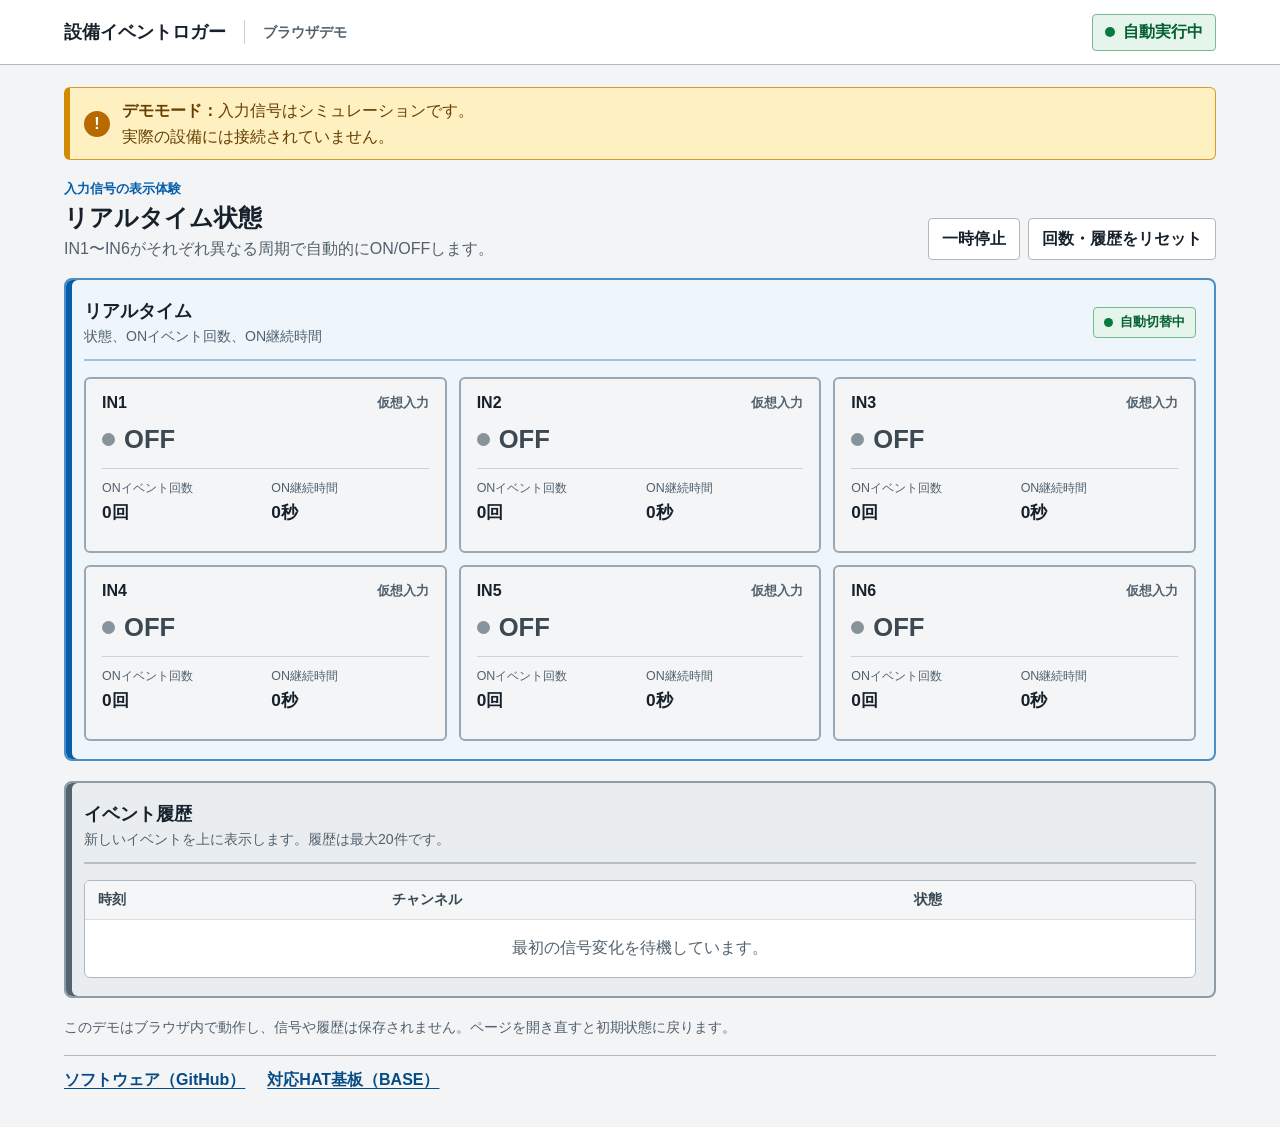
==== docs/demo/index.html @ e51230ea "Add GitHub Pages input demo" ====
<!doctype html>
<html lang="ja">
  <head>
    <meta charset="UTF-8">
    <meta name="viewport" content="width=device-width, initial-scale=1.0">
    <meta name="theme-color" content="#f2f4f6">
    <meta name="description" content="設備イベントロガーの仮想入力信号を操作感とともに確認できるブラウザデモです。">
    <title>入力状態デモ | 24V Event Logger</title>
    <link rel="stylesheet" href="./style.css">
    <script defer src="./app.js"></script>
  </head>
  <body>
    <header class="app-header">
      <div class="header-main">
        <a class="product-name" href="../">設備イベントロガー</a>
        <span class="demo-label">ブラウザデモ</span>
        <div class="header-right">
          <div class="live-badge" id="simulation-badge" role="status" aria-live="polite">
            <span class="pulse-dot" aria-hidden="true"></span>
            <span id="simulation-status">自動実行中</span>
          </div>
        </div>
      </div>
    </header>

    <main class="main-content">
      <div class="banner" role="note">
        <span class="banner-icon" aria-hidden="true">!</span>
        <p><strong>デモモード：</strong>入力信号はシミュレーションです。<br>実際の設備には接続されていません。</p>
      </div>

      <div class="page-heading">
        <div>
          <p class="eyebrow">入力信号の表示体験</p>
          <h1>リアルタイム状態</h1>
          <p>IN1〜IN6がそれぞれ異なる周期で自動的にON/OFFします。</p>
        </div>
        <div class="controls" aria-label="シミュレーション操作">
          <button class="secondary-button" id="pause-toggle" type="button" aria-pressed="false">一時停止</button>
          <button class="secondary-button" id="reset-demo" type="button">回数・履歴をリセット</button>
        </div>
      </div>

      <section class="dashboard-zone dashboard-zone--realtime" aria-labelledby="realtime-heading">
        <div class="section-heading">
          <div>
            <h2 id="realtime-heading">リアルタイム</h2>
            <p>状態、ONイベント回数、ON継続時間</p>
          </div>
          <span class="realtime-label" id="realtime-status">自動切替中</span>
        </div>
        <div class="channel-grid" id="channel-grid" role="list" aria-label="IN1からIN6の現在状態"></div>
      </section>

      <section class="dashboard-zone dashboard-zone--history" aria-labelledby="history-heading">
        <div class="history-heading">
          <div>
            <h2 id="history-heading">イベント履歴</h2>
            <p>新しいイベントを上に表示します。履歴は最大20件です。</p>
          </div>
        </div>
        <div class="table-scroll">
          <table>
            <thead>
              <tr>
                <th scope="col">時刻</th>
                <th scope="col">チャンネル</th>
                <th scope="col">状態</th>
              </tr>
            </thead>
            <tbody id="event-history">
              <tr class="empty-row"><td colspan="3">最初の信号変化を待機しています。</td></tr>
            </tbody>
          </table>
        </div>
      </section>

      <p class="demo-note">このデモはブラウザ内で動作し、信号や履歴は保存されません。ページを開き直すと初期状態に戻ります。</p>

      <footer class="site-footer" aria-label="関連リンク">
        <a href="https://github.com/raspikoubou/24v-event-logger-oss" target="_blank" rel="noopener noreferrer">ソフトウェア（GitHub）</a>
        <a href="https://raspikoubou.theshop.jp/items/92486466" target="_blank" rel="noopener noreferrer">対応HAT基板（BASE）</a>
      </footer>
    </main>
  </body>
</html>
---- docs/demo/style.css ----
:root {
  color-scheme: light;
  --bg: #f2f4f6;
  --surface: #ffffff;
  --surface-alt: #f7f8f9;
  --border: #cbd2d8;
  --border-dark: #aeb8c0;
  --text: #17212b;
  --muted: #52616d;
  --blue: #075ea8;
  --blue-dark: #064b85;
  --blue-soft: #e7f2fb;
  --green: #087a3e;
  --green-bg: #e5f5eb;
  --amber: #8a5700;
  --amber-bg: #fff2cf;
  --gray-bg: #e9edf0;
  --radius: 6px;
  font-family: -apple-system, BlinkMacSystemFont, "Segoe UI", "Noto Sans JP", "Hiragino Kaku Gothic ProN", Meiryo, sans-serif;
  font-size: 16px;
}

* { box-sizing: border-box; }
html { background: var(--bg); }
body { min-width: 320px; min-height: 100vh; margin: 0; color: var(--text); background: var(--bg); }
button { color: inherit; font: inherit; }

.app-header { background: var(--surface); border-bottom: 1px solid var(--border-dark); }
.header-main { display: flex; align-items: center; gap: 18px; max-width: 1200px; min-height: 64px; margin: 0 auto; padding: 8px 24px; }
.product-name { padding-right: 18px; border-right: 1px solid var(--border); color: var(--text); font-size: 1.1rem; font-weight: 800; text-decoration: none; white-space: nowrap; }
.demo-label { color: var(--muted); font-size: 0.9rem; font-weight: 700; }
.header-right { display: flex; align-items: center; gap: 16px; margin-left: auto; }
.live-badge { display: inline-flex; align-items: center; gap: 8px; padding: 7px 12px; border: 1px solid #78b993; border-radius: 4px; color: #045f31; background: var(--green-bg); font-weight: 700; white-space: nowrap; }
.live-badge.is-stopped { border-color: #d3ae61; color: var(--amber); background: var(--amber-bg); }
.pulse-dot { width: 10px; height: 10px; flex: none; border-radius: 50%; background: var(--green); }
.live-badge.is-stopped .pulse-dot { background: #d28700; }

.main-content { width: min(1200px, 100%); margin: 0 auto; padding: 22px 24px 36px; }
.banner { display: flex; align-items: center; gap: 12px; margin-bottom: 20px; padding: 10px 14px; border: 1px solid #d49b2d; border-left: 6px solid #d28a00; border-radius: var(--radius); color: #663e00; background: #fff0c2; }
.banner p { margin: 0; line-height: 1.6; }
.banner-icon { display: grid; place-items: center; width: 26px; height: 26px; flex: none; border-radius: 50%; color: #ffffff; background: #b66a00; font-weight: 900; }
.page-heading { display: flex; align-items: flex-end; justify-content: space-between; gap: 20px; margin: 0 0 18px; }
.page-heading h1 { margin: 0; font-size: 1.5rem; }
.page-heading p { margin: 5px 0 0; color: var(--muted); }
.page-heading .eyebrow { margin: 0 0 4px; color: var(--blue); font-size: 0.82rem; font-weight: 800; }
.controls { display: flex; flex-wrap: wrap; justify-content: flex-end; gap: 8px; }
.secondary-button { min-height: 42px; padding: 8px 13px; border: 1px solid var(--border-dark); border-radius: 4px; background: var(--surface); cursor: pointer; font-weight: 700; }
.secondary-button:hover { background: #eef3f7; }
.secondary-button:focus-visible, a:focus-visible { outline: 3px solid rgba(7, 94, 168, 0.35); outline-offset: 2px; }

.dashboard-zone { margin-bottom: 20px; padding: 18px; border: 2px solid; border-radius: 8px; }
.dashboard-zone--realtime { border-color: #4c8fc6; background: #eef6fc; box-shadow: inset 6px 0 0 var(--blue); }
.dashboard-zone--history { border-color: #8f9ca5; background: var(--gray-bg); box-shadow: inset 6px 0 0 #53636f; }
.section-heading, .history-heading { display: flex; align-items: center; justify-content: space-between; gap: 16px; margin-bottom: 16px; padding-bottom: 13px; border-bottom: 2px solid #9fc2dd; }
.history-heading { border-color: #b7c0c7; }
.section-heading h2, .history-heading h2 { margin: 0; font-size: 1.15rem; }
.section-heading p, .history-heading p { margin: 4px 0 0; color: var(--muted); font-size: 0.88rem; }
.realtime-label { display: inline-flex; align-items: center; gap: 7px; flex: none; padding: 6px 10px; border: 1px solid #78b993; border-radius: 4px; color: #045f31; background: var(--green-bg); font-size: 0.8rem; font-weight: 800; white-space: nowrap; }
.realtime-label::before { width: 9px; height: 9px; border-radius: 50%; background: var(--green); content: ""; }
.realtime-label.is-stopped { border-color: #d3ae61; color: var(--amber); background: var(--amber-bg); }
.realtime-label.is-stopped::before { background: #d28700; }
.channel-grid { display: grid; grid-template-columns: repeat(3, minmax(0, 1fr)); gap: 12px; }
.channel-card { min-width: 0; min-height: 176px; padding: 15px 16px; border: 2px solid var(--border); border-radius: var(--radius); background: var(--surface); }
.channel-card.is-on { border-color: #49a973; background: var(--green-bg); }
.channel-card.is-off { border-color: #99a8b2; background: #f3f5f6; }
.channel-title { display: flex; align-items: center; justify-content: space-between; gap: 10px; color: var(--muted); font-size: 0.8rem; font-weight: 800; }
.channel-name { color: var(--text); font-size: 1rem; }
.state-value { display: flex; align-items: center; gap: 9px; margin-top: 13px; font-size: 1.6rem; font-weight: 900; }
.state-indicator { width: 13px; height: 13px; flex: none; border-radius: 50%; background: #87939b; }
.channel-card.is-on .state-value { color: var(--green); }
.channel-card.is-on .state-indicator { background: var(--green); }
.channel-card.is-off .state-value { color: #3c4952; }
.card-metrics { display: grid; grid-template-columns: 1fr 1fr; gap: 12px; margin-top: 14px; padding-top: 11px; border-top: 1px solid var(--border); }
.metric-label { display: block; color: var(--muted); font-size: 0.78rem; }
.metric-value { display: block; margin-top: 3px; font-size: 1.08rem; font-weight: 800; font-variant-numeric: tabular-nums; }
.table-scroll { overflow-x: auto; border: 1px solid var(--border-dark); border-radius: var(--radius); background: var(--surface); }
table { width: 100%; border-collapse: collapse; text-align: left; }
th, td { padding: 10px 13px; border-bottom: 1px solid #d9dee2; }
th { color: #384853; background: #f4f6f7; font-size: 0.86rem; }
tbody tr:last-child td { border-bottom: 0; }
.empty-row td { padding: 18px 13px; color: var(--muted); text-align: center; }
.event-time { width: 34%; font-variant-numeric: tabular-nums; white-space: nowrap; }
.event-channel { width: 38%; font-weight: 800; }
.event-state { width: 28%; font-weight: 800; }
.event-state.is-on { color: var(--green); }
.event-state.is-off { color: #3c4952; }
.demo-note { margin: 2px 0 18px; color: var(--muted); font-size: 0.88rem; }
.site-footer { display: flex; flex-wrap: wrap; gap: 10px 22px; padding-top: 14px; border-top: 1px solid var(--border-dark); }
.site-footer a { color: var(--blue-dark); font-weight: 700; text-underline-offset: 3px; }

@media (max-width: 820px) {
  .channel-grid { grid-template-columns: repeat(2, minmax(0, 1fr)); }
  .page-heading { align-items: flex-start; flex-direction: column; }
  .controls { justify-content: flex-start; }
}

@media (max-width: 520px) {
  .header-main { flex-wrap: wrap; gap: 8px 12px; padding: 10px 16px; }
  .product-name { padding-right: 12px; font-size: 1rem; }
  .demo-label { font-size: 0.82rem; }
  .header-right { flex-basis: 100%; margin-left: 0; }
  .main-content { padding: 16px 14px 28px; }
  .banner { align-items: flex-start; padding: 10px; }
  .banner p { font-size: 0.9rem; }
  .page-heading { gap: 14px; }
  .page-heading h1 { font-size: 1.35rem; }
  .controls { width: 100%; }
  .controls button { flex: 1 1 auto; }
  .dashboard-zone { padding: 14px 12px; }
  .section-heading, .history-heading { align-items: flex-start; flex-direction: column; gap: 8px; }
  .channel-grid { grid-template-columns: 1fr; gap: 9px; }
  .channel-card { min-height: 154px; }
  th, td { padding: 9px 8px; }
  .event-time { width: 38%; }
  .event-channel { width: 34%; }
  .event-state { width: 28%; }
}
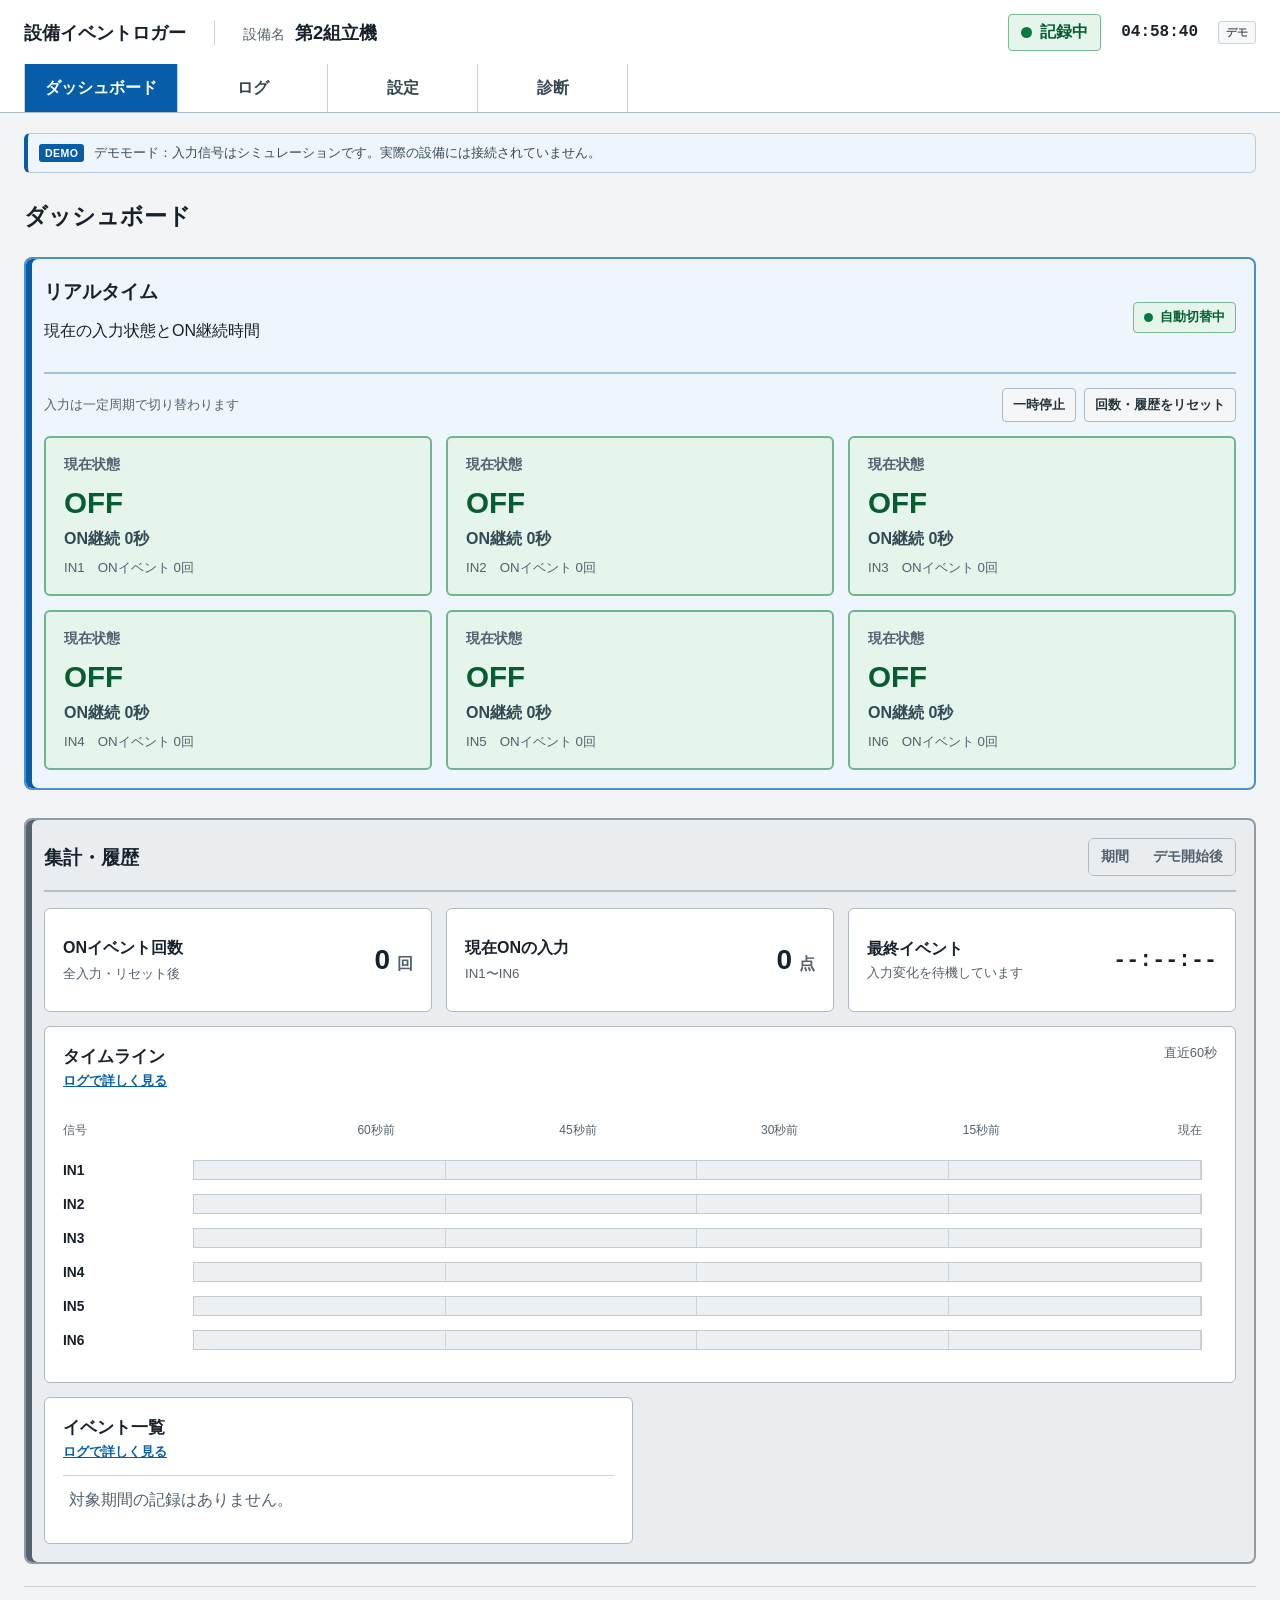
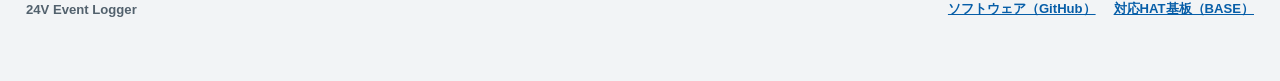
==== commit 028d7336: "Match GitHub Pages demo UI to logger dashboard" ====
--- a/docs/demo/index.html
+++ b/docs/demo/index.html
@@ -4,80 +4,225 @@
     <meta charset="UTF-8">
     <meta name="viewport" content="width=device-width, initial-scale=1.0">
     <meta name="theme-color" content="#f2f4f6">
-    <meta name="description" content="設備イベントロガーの仮想入力信号を操作感とともに確認できるブラウザデモです。">
-    <title>入力状態デモ | 24V Event Logger</title>
+    <meta name="description" content="24V Event Loggerの実物GUIを参考にしたブラウザデモです。">
+    <title>設備イベントロガー | デモ</title>
+    <link rel="stylesheet" href="./app.css">
     <link rel="stylesheet" href="./style.css">
     <script defer src="./app.js"></script>
   </head>
   <body>
     <header class="app-header">
       <div class="header-main">
-        <a class="product-name" href="../">設備イベントロガー</a>
-        <span class="demo-label">ブラウザデモ</span>
+        <div class="product-name">設備イベントロガー</div>
+        <div class="equipment-name"><span>設備名</span><strong>第2組立機</strong></div>
         <div class="header-right">
-          <div class="live-badge" id="simulation-badge" role="status" aria-live="polite">
+          <div class="live-badge" id="logging-badge" role="status" aria-live="polite">
             <span class="pulse-dot" aria-hidden="true"></span>
-            <span id="simulation-status">自動実行中</span>
-          </div>
+            <span id="logging-status">記録中</span>
+          </div>
+          <time class="system-clock mono" id="system-clock">--:--:--</time>
+          <span class="demo-header-label">デモ</span>
         </div>
       </div>
+      <nav class="main-nav" aria-label="メインメニュー">
+        <button class="nav-item is-active" data-view="dashboard" type="button">ダッシュボード</button>
+        <button class="nav-item" data-view="logs" type="button">ログ</button>
+        <button class="nav-item" data-view="settings" type="button">設定</button>
+        <button class="nav-item" data-view="diagnostics" type="button">診断</button>
+      </nav>
     </header>
 
     <main class="main-content">
-      <div class="banner" role="note">
-        <span class="banner-icon" aria-hidden="true">!</span>
-        <p><strong>デモモード：</strong>入力信号はシミュレーションです。<br>実際の設備には接続されていません。</p>
+      <div class="demo-notice" role="note">
+        <span class="demo-mark" aria-hidden="true">DEMO</span>
+        <p>デモモード：入力信号はシミュレーションです。実際の設備には接続されていません。</p>
       </div>
 
-      <div class="page-heading">
-        <div>
-          <p class="eyebrow">入力信号の表示体験</p>
-          <h1>リアルタイム状態</h1>
-          <p>IN1〜IN6がそれぞれ異なる周期で自動的にON/OFFします。</p>
-        </div>
-        <div class="controls" aria-label="シミュレーション操作">
-          <button class="secondary-button" id="pause-toggle" type="button" aria-pressed="false">一時停止</button>
-          <button class="secondary-button" id="reset-demo" type="button">回数・履歴をリセット</button>
-        </div>
-      </div>
-
-      <section class="dashboard-zone dashboard-zone--realtime" aria-labelledby="realtime-heading">
-        <div class="section-heading">
-          <div>
-            <h2 id="realtime-heading">リアルタイム</h2>
-            <p>状態、ONイベント回数、ON継続時間</p>
-          </div>
-          <span class="realtime-label" id="realtime-status">自動切替中</span>
-        </div>
-        <div class="channel-grid" id="channel-grid" role="list" aria-label="IN1からIN6の現在状態"></div>
-      </section>
-
-      <section class="dashboard-zone dashboard-zone--history" aria-labelledby="history-heading">
-        <div class="history-heading">
-          <div>
-            <h2 id="history-heading">イベント履歴</h2>
-            <p>新しいイベントを上に表示します。履歴は最大20件です。</p>
-          </div>
-        </div>
-        <div class="table-scroll">
-          <table>
-            <thead>
-              <tr>
-                <th scope="col">時刻</th>
-                <th scope="col">チャンネル</th>
-                <th scope="col">状態</th>
-              </tr>
-            </thead>
-            <tbody id="event-history">
-              <tr class="empty-row"><td colspan="3">最初の信号変化を待機しています。</td></tr>
-            </tbody>
-          </table>
-        </div>
-      </section>
-
-      <p class="demo-note">このデモはブラウザ内で動作し、信号や履歴は保存されません。ページを開き直すと初期状態に戻ります。</p>
-
-      <footer class="site-footer" aria-label="関連リンク">
+      <section class="view is-active" id="view-dashboard" aria-labelledby="dashboard-heading">
+        <div class="page-heading"><div><h1 id="dashboard-heading">ダッシュボード</h1></div></div>
+
+        <section class="dashboard-zone dashboard-zone--realtime current-state-area" aria-labelledby="current-state-heading">
+          <div class="section-heading">
+            <div><h2 id="current-state-heading">リアルタイム</h2><p>現在の入力状態とON継続時間</p></div>
+            <span class="realtime-label" id="realtime-status">自動切替中</span>
+          </div>
+          <div class="demo-controls" aria-label="デモ操作">
+            <span class="demo-control-note">入力は一定周期で切り替わります</span>
+            <button class="secondary-button small-button" id="simulation-toggle" type="button" aria-pressed="false">一時停止</button>
+            <button class="secondary-button small-button" id="reset-demo" type="button">回数・履歴をリセット</button>
+          </div>
+          <div class="dashboard-widget-grid" id="channel-grid" role="list" aria-label="IN1からIN6の現在状態"></div>
+        </section>
+
+        <section class="dashboard-zone dashboard-zone--history history-area" aria-labelledby="history-heading">
+          <div class="history-heading">
+            <div><h2 id="history-heading">集計・履歴</h2></div>
+            <div class="period-control" aria-label="表示期間"><span>期間</span><span>デモ開始後</span></div>
+          </div>
+          <div class="dashboard-widget-grid" id="dashboard-history-grid">
+            <article class="summary-card" data-size="small">
+              <div><span>ONイベント回数</span><small>全入力・リセット後</small></div>
+              <div class="summary-value"><strong id="event-count">0</strong><span>回</span></div>
+            </article>
+            <article class="summary-card" data-size="small">
+              <div><span>現在ONの入力</span><small>IN1〜IN6</small></div>
+              <div class="summary-value"><strong id="active-count">0</strong><span>点</span></div>
+            </article>
+            <article class="last-event-card" data-size="small">
+              <div><span>最終イベント</span><small id="last-event-channel">入力変化を待機しています</small></div>
+              <strong class="mono" id="last-event-at">--:--:--</strong>
+            </article>
+            <article class="panel timeline-panel" data-size="large">
+              <div class="panel-head">
+                <div><h2>タイムライン</h2><button class="link-button" data-view-link="logs" type="button">ログで詳しく見る</button></div>
+                <span class="updated-time">直近60秒</span>
+              </div>
+              <div class="timeline-scroll" tabindex="0" aria-label="IN1からIN6の直近60秒のタイムライン">
+                <div class="timeline" id="timeline"></div>
+              </div>
+            </article>
+            <article class="panel recent-panel" data-size="medium">
+              <div class="panel-head"><div><h2>イベント一覧</h2><button class="link-button" data-view-link="logs" type="button">ログで詳しく見る</button></div></div>
+              <div class="event-list" id="demo-event-list" aria-live="polite"></div>
+            </article>
+          </div>
+        </section>
+      </section>
+
+      <section class="view" id="view-logs" aria-labelledby="logs-heading">
+        <div class="page-heading">
+          <div><h1 id="logs-heading">記録履歴</h1><p>デモ中に発生した入力の変化を表示します。</p></div>
+          <button class="primary-button" type="button" disabled title="デモでは利用できません">CSVに保存</button>
+        </div>
+        <div class="filter-panel" aria-label="ログの絞り込み（表示のみ）">
+          <label>期間<select disabled><option>デモ開始後</option></select></label>
+          <label>信号<select disabled><option>すべて</option></select></label>
+          <label>変化<select disabled><option>ONとOFF</option></select></label>
+          <label>記録の種類<select disabled><option>入力の変化</option></select></label>
+          <label>OUT発生源<select disabled><option>該当なし</option></select></label>
+        </div>
+        <div class="table-card">
+          <div class="table-summary"><strong id="log-total">0件</strong><span class="page-size-label">新しい順・最大20件</span></div>
+          <div class="table-scroll">
+            <table>
+              <thead><tr><th>日時</th><th>信号</th><th>変化</th><th>記録の種類</th><th>時刻</th></tr></thead>
+              <tbody id="log-table-body"><tr><td colspan="5">最初の信号変化を待機しています。</td></tr></tbody>
+            </table>
+          </div>
+          <div class="pagination"><button type="button" disabled>前へ</button><span>1 / 1ページ</span><button type="button" disabled>次へ</button></div>
+        </div>
+        <p class="demo-static-note">絞り込み、ページ移動、CSV保存はデモでは利用できません。</p>
+      </section>
+
+      <section class="view" id="view-settings" aria-labelledby="settings-heading">
+        <div class="page-heading"><div><h1 id="settings-heading">設定</h1><p>画面構成は製品GUIに準拠しています。設定の保存はできません。</p></div></div>
+        <nav class="settings-nav" aria-label="設定項目">
+          <button class="is-active" type="button" data-settings-target="dashboard-settings">ダッシュボード</button>
+          <button type="button" data-settings-target="input-settings">入力信号</button>
+          <button type="button" data-settings-target="output-settings">出力動作</button>
+          <button type="button" data-settings-target="system-settings">本体・データ</button>
+        </nav>
+
+        <section class="panel settings-section is-active-settings" id="dashboard-settings">
+          <div class="panel-head"><div><h2>ダッシュボード表示・配置</h2><p>表示する信号や集計方法、並び順を設定します。</p></div></div>
+          <div class="widget-settings-list">
+            <section class="widget-group">
+              <div class="widget-group-heading"><strong>リアルタイム</strong><button class="primary-button small-button" type="button" disabled>表示項目を追加</button></div>
+              <div class="widget-group-list">
+                <div class="widget-setting-row"><span class="drag-handle" aria-hidden="true">⋮⋮</span><div><strong>現在状態</strong><small>IN1〜IN6・ON継続時間を表示</small></div><span class="widget-size">表示幅　小</span><span>デモ表示</span></div>
+              </div>
+            </section>
+            <section class="widget-group">
+              <div class="widget-group-heading"><strong>集計・履歴</strong><button class="primary-button small-button" type="button" disabled>表示項目を追加</button></div>
+              <div class="widget-group-list">
+                <div class="widget-setting-row"><span class="drag-handle" aria-hidden="true">⋮⋮</span><div><strong>ONイベント回数・現在ON数</strong><small>入力信号の変化を集計</small></div><span class="widget-size">表示幅　小</span><span>デモ表示</span></div>
+                <div class="widget-setting-row"><span class="drag-handle" aria-hidden="true">⋮⋮</span><div><strong>タイムライン・イベント一覧</strong><small>IN1〜IN6の変化を表示</small></div><span class="widget-size">表示幅　大</span><span>デモ表示</span></div>
+              </div>
+            </section>
+          </div>
+        </section>
+
+        <section class="panel settings-section" id="input-settings">
+          <div class="panel-head"><div><h2>入力信号</h2><p>記録するIN信号、名称、信号確定待ち時間を設定します。</p></div></div>
+          <div class="channel-settings">
+            <div class="channel-row"><div class="channel-identity"><strong>IN1</strong><small>入力信号</small></div><label>名称<input value="IN1" disabled></label><label>信号確定待ち時間<input value="50 ms" disabled></label><div class="channel-use"><span class="field-label">使用</span><button class="switch is-on" type="button" disabled aria-label="IN1を使用"><span></span></button></div></div>
+            <div class="channel-row"><div class="channel-identity"><strong>IN2</strong><small>入力信号</small></div><label>名称<input value="IN2" disabled></label><label>信号確定待ち時間<input value="50 ms" disabled></label><div class="channel-use"><span class="field-label">使用</span><button class="switch is-on" type="button" disabled aria-label="IN2を使用"><span></span></button></div></div>
+            <div class="channel-row"><div class="channel-identity"><strong>IN3</strong><small>入力信号</small></div><label>名称<input value="IN3" disabled></label><label>信号確定待ち時間<input value="50 ms" disabled></label><div class="channel-use"><span class="field-label">使用</span><button class="switch is-on" type="button" disabled aria-label="IN3を使用"><span></span></button></div></div>
+            <div class="channel-row"><div class="channel-identity"><strong>IN4</strong><small>入力信号</small></div><label>名称<input value="IN4" disabled></label><label>信号確定待ち時間<input value="50 ms" disabled></label><div class="channel-use"><span class="field-label">使用</span><button class="switch is-on" type="button" disabled aria-label="IN4を使用"><span></span></button></div></div>
+            <div class="channel-row"><div class="channel-identity"><strong>IN5</strong><small>入力信号</small></div><label>名称<input value="IN5" disabled></label><label>信号確定待ち時間<input value="50 ms" disabled></label><div class="channel-use"><span class="field-label">使用</span><button class="switch is-on" type="button" disabled aria-label="IN5を使用"><span></span></button></div></div>
+            <div class="channel-row"><div class="channel-identity"><strong>IN6</strong><small>入力信号</small></div><label>名称<input value="IN6" disabled></label><label>信号確定待ち時間<input value="50 ms" disabled></label><div class="channel-use"><span class="field-label">使用</span><button class="switch is-on" type="button" disabled aria-label="IN6を使用"><span></span></button></div></div>
+          </div>
+        </section>
+
+        <section class="panel settings-section" id="output-settings">
+          <div class="panel-head"><div><h2>出力動作</h2><p>OUT信号をどの条件で動かすかを設定します。</p></div></div>
+          <section class="output-function">
+            <div class="output-function-head"><h3>動作確認信号（Heartbeat）</h3></div>
+            <div class="heartbeat-settings">
+              <div class="heartbeat-copy"><small>正常に記録できていることを、外部機器へ周期信号で知らせます。</small></div>
+              <div class="settings-field"><span class="field-label">使用</span><button class="switch" type="button" disabled aria-label="Heartbeat（デモ表示のみ）"><span></span></button></div>
+              <label>出力先<select disabled><option>OUT1</option></select></label>
+              <label>切替間隔<input value="5秒" disabled></label>
+            </div>
+          </section>
+          <section class="output-function">
+            <div class="output-function-head"><h3>条件ルール</h3><button class="secondary-button" type="button" disabled>条件ルールを追加</button></div>
+            <p class="demo-static-note">この画面では出力や条件ルールは動作しません。</p>
+          </section>
+        </section>
+
+        <section class="panel compact-panel settings-section" id="system-settings">
+          <div class="panel-head"><div><h2>本体・データ</h2><p>本体情報、時刻、アクセス保護、記録の保存期間を設定します。</p></div></div>
+          <div class="system-settings-grid">
+            <label>設備名<input value="第2組立機" disabled></label>
+            <label>ホスト名<input value="event-logger" disabled><small>変更は再起動後に反映されます。</small></label>
+            <label>タイムゾーン<select disabled><option>Asia/Tokyo</option></select></label>
+            <div class="settings-field"><span class="field-label">パスワード保護</span><button class="switch" type="button" disabled><span></span></button></div>
+            <label>記録を残す期間<select disabled><option>365日</option></select></label>
+          </div>
+          <p class="help-text">設定変更と保存はデモでは利用できません。</p>
+        </section>
+        <div class="settings-save-bar"><span>設定の保存はできません。</span><button class="primary-button" type="button" disabled>変更を保存</button></div>
+      </section>
+
+      <section class="view" id="view-diagnostics" aria-labelledby="diagnostics-heading">
+        <div class="page-heading"><div><h1 id="diagnostics-heading">点検・診断</h1><p>状態値はデモ用の固定表示です。</p></div></div>
+        <div class="diagnostic-grid">
+          <section class="panel health-overview">
+            <div class="panel-head"><div><h2>システム状態</h2></div></div>
+            <div class="health-items">
+              <div class="health-item"><span>ロガー</span><strong class="health-value">動作中（デモ）</strong></div>
+              <div class="health-item"><span>入力記録</span><strong class="health-value">シミュレーション</strong></div>
+              <div class="health-item"><span>データベース</span><strong class="health-value attention">未接続</strong></div>
+              <div class="health-item"><span>ソフトウェア更新</span><strong class="health-value attention">未確認</strong></div>
+            </div>
+          </section>
+          <section class="panel io-panel">
+            <div class="panel-head"><div><h2>現在の入出力</h2></div><span class="updated-time">1秒ごとに更新</span></div>
+            <div class="io-grid" id="diagnostic-io-grid"></div>
+          </section>
+          <section class="panel maintenance-panel">
+            <div class="panel-head"><div><h2>記録停止・出力テスト</h2></div></div>
+            <div class="maintenance-state"><span class="status-dot status-dot--ok"></span><div><strong>デモモード</strong><small>実際の記録停止や出力テストは行いません。</small></div></div>
+            <p class="safety-note">実機操作はデモから実行できません。</p>
+            <button class="danger-button" type="button" disabled>記録を停止して出力テストへ</button>
+            <div class="output-tests" aria-label="出力テスト">
+              <button class="test-button" type="button" disabled>OUT1 テスト</button><button class="test-button" type="button" disabled>OUT2 テスト</button><button class="test-button" type="button" disabled>OUT3 テスト</button>
+            </div>
+          </section>
+        </div>
+        <section class="panel update-panel">
+          <div class="panel-head"><div><h2>ソフトウェア更新</h2><p>更新確認と適用はデモでは利用できません。</p></div><div class="update-actions"><button class="secondary-button" type="button" disabled>更新を確認</button><button class="primary-button" type="button" disabled>更新を適用</button></div></div>
+          <dl class="update-versions"><div><dt>現在のVersion</dt><dd>デモ表示</dd></div><div><dt>最新の安定版</dt><dd>未確認</dd></div></dl>
+          <p class="update-status">更新状態は確認していません。</p>
+        </section>
+        <section class="panel">
+          <div class="panel-head"><div><h2>本体の再起動</h2><p>デモから本体の再起動は行えません。</p></div><button class="danger-button" type="button" disabled>本体を再起動</button></div>
+        </section>
+      </section>
+
+      <footer class="demo-footer" aria-label="関連リンク">
+        <span>24V Event Logger</span>
         <a href="https://github.com/raspikoubou/24v-event-logger-oss" target="_blank" rel="noopener noreferrer">ソフトウェア（GitHub）</a>
         <a href="https://raspikoubou.theshop.jp/items/92486466" target="_blank" rel="noopener noreferrer">対応HAT基板（BASE）</a>
       </footer>
--- a/docs/demo/app.css
+++ b/docs/demo/app.css
@@ -0,0 +1,589 @@
+:root {
+  color-scheme: light;
+  --bg: #f2f4f6;
+  --surface: #ffffff;
+  --surface-alt: #f7f8f9;
+  --border: #cbd2d8;
+  --border-dark: #aeb8c0;
+  --text: #17212b;
+  --muted: #52616d;
+  --blue: #075ea8;
+  --blue-dark: #064b85;
+  --blue-soft: #e7f2fb;
+  --green: #087a3e;
+  --green-bg: #e5f5eb;
+  --red: #b4232d;
+  --red-bg: #fde8ea;
+  --amber: #8a5700;
+  --amber-bg: #fff2cf;
+  --gray-bg: #e9edf0;
+  --radius: 6px;
+  font-family: -apple-system, BlinkMacSystemFont, "Segoe UI", "Noto Sans JP", "Hiragino Kaku Gothic ProN", Meiryo, sans-serif;
+  font-size: 16px;
+}
+
+* { box-sizing: border-box; }
+html { background: var(--bg); }
+body { min-width: 320px; min-height: 100vh; margin: 0; color: var(--text); background: var(--bg); }
+button, input, select { font: inherit; }
+button { color: inherit; }
+.mono { font-family: "SFMono-Regular", Consolas, monospace; font-variant-numeric: tabular-nums; }
+
+.app-header { position: sticky; top: 0; z-index: 20; background: var(--surface); border-bottom: 1px solid var(--border-dark); }
+.header-main { display: flex; align-items: center; gap: 28px; min-height: 64px; max-width: 1440px; margin: 0 auto; padding: 8px 24px; }
+.product-name { padding-right: 28px; border-right: 1px solid var(--border); font-size: 1.15rem; font-weight: 800; white-space: nowrap; }
+.equipment-name { display: flex; align-items: baseline; gap: 10px; }
+.equipment-name span { color: var(--muted); font-size: 0.85rem; }
+.equipment-name strong { font-size: 1.15rem; }
+.header-right { display: flex; align-items: center; gap: 20px; margin-left: auto; }
+.live-badge { display: inline-flex; align-items: center; gap: 8px; padding: 7px 12px; border: 1px solid #78b993; border-radius: 4px; color: #045f31; background: var(--green-bg); font-weight: 700; }
+.live-badge.is-stopped { color: var(--amber); border-color: #d3ae61; background: var(--amber-bg); }
+.live-badge.is-critical { color: var(--red); border-color: var(--red); background: var(--red-bg); }
+.live-badge.is-critical .pulse-dot { background: var(--red); }
+.pulse-dot, .status-dot { width: 11px; height: 11px; flex: none; border-radius: 50%; background: var(--green); }
+.live-badge.is-stopped .pulse-dot, .status-dot--stopped { background: #d28700; }
+.status-dot--critical { background: var(--red); }
+.status-dot--ok { background: var(--green); }
+.system-clock { min-width: 72px; font-size: 1rem; font-weight: 700; }
+.main-nav { display: flex; max-width: 1440px; margin: 0 auto; padding: 0 24px; }
+.nav-item { min-width: 150px; min-height: 48px; padding: 10px 20px; border: 0; border-right: 1px solid var(--border); background: var(--surface); color: #384853; cursor: pointer; font-weight: 700; }
+.nav-item:first-child { border-left: 1px solid var(--border); }
+.nav-item:hover { background: #eef3f7; }
+.nav-item.is-active { color: #ffffff; background: var(--blue); }
+
+.main-content { width: min(1440px, 100%); margin: 0 auto; padding: 20px 24px 50px; }
+.banner { display: flex; align-items: center; gap: 12px; min-height: 52px; margin-bottom: 20px; padding: 10px 14px; border: 1px solid #e0b451; border-left: 6px solid #d28a00; border-radius: var(--radius); background: var(--amber-bg); }
+.banner[hidden] { display: none; }
+.banner--maintenance { color: #663e00; border-color: #d49b2d; background: #fff0c2; }
+.banner--critical { color: var(--red); border-color: var(--red); background: var(--red-bg); }
+.banner--storage { color: #663e00; }
+.banner--critical div span { color: var(--red); }
+.banner-icon, .dialog-icon { display: grid; place-items: center; width: 28px; height: 28px; flex: none; border-radius: 50%; color: #ffffff; background: #b66a00; font-weight: 900; }
+.banner--critical .banner-icon { background: var(--red); }
+.banner div { display: flex; flex-wrap: wrap; gap: 5px 14px; }
+.banner strong { color: #663e00; }
+.banner--critical strong { color: var(--red); }
+.banner span { color: #765a28; }
+.text-button, .link-button { margin-left: auto; padding: 6px 0; border: 0; background: transparent; color: var(--blue); cursor: pointer; font-weight: 700; text-decoration: underline; white-space: nowrap; }
+
+.view { display: none; }
+.view.is-active { display: block; }
+.is-hidden-widget { display: none !important; }
+.page-heading { display: flex; align-items: center; justify-content: space-between; gap: 20px; min-height: 54px; margin-bottom: 14px; }
+.page-heading h1 { margin: 0; font-size: 1.45rem; }
+.page-heading p { margin: 5px 0 0; color: var(--muted); }
+.heading-link { margin: 4px 0 0; }
+.period-control { display: flex; flex-wrap: wrap; align-items: center; gap: 0; border: 1px solid var(--border-dark); border-radius: var(--radius); overflow: hidden; background: var(--surface); }
+.period-control > span { padding: 9px 12px; color: var(--muted); background: var(--gray-bg); font-size: 0.875rem; font-weight: 700; }
+.period-button { min-width: 76px; padding: 9px 13px; border: 0; border-left: 1px solid var(--border); background: var(--surface); cursor: pointer; font-weight: 700; }
+.period-button:hover { background: var(--blue-soft); }
+.period-button.is-active { color: #ffffff; background: var(--blue); }
+.custom-period-fields { display: grid; grid-template-columns: minmax(190px, 1fr) minmax(190px, 1fr) auto; align-items: end; gap: 12px; margin: 0 0 16px; padding: 12px; border: 1px solid var(--border); border-radius: var(--radius); background: var(--surface); }
+.custom-period-fields[hidden] { display: none; }
+.history-area { margin-top: 0; }
+.history-heading { display: flex; align-items: center; justify-content: space-between; gap: 18px; margin-bottom: 16px; padding-bottom: 14px; border-bottom: 2px solid #b7c0c7; }
+.history-heading h2 { margin: 2px 0 0; font-size: 1.2rem; }
+
+.current-status, .panel, .summary-card, .filter-panel, .table-card, .diagnostic-summary { border: 1px solid var(--border-dark); border-radius: var(--radius); background: var(--surface); }
+.current-status { margin-bottom: 14px; padding: 18px; }
+.section-title-row, .panel-head { display: flex; align-items: flex-start; justify-content: space-between; gap: 16px; margin-bottom: 14px; }
+.section-title-row h2, .panel h2 { margin: 0; font-size: 1.05rem; }
+.section-title-row p, .panel-head p { margin: 4px 0 0; color: var(--muted); font-size: 0.875rem; }
+.panel-head .link-button { display: block; margin: 5px 0 0; padding: 0; font-size: 0.8rem; }
+.updated-time { color: var(--muted); font-size: 0.8rem; white-space: nowrap; }
+.status-grid { display: grid; grid-template-columns: repeat(6, minmax(130px, 1fr)); gap: 10px; }
+.status-card { min-height: 143px; padding: 13px; border: 2px solid var(--border); border-radius: var(--radius); background: var(--surface-alt); }
+.status-card.is-on { border-color: #49a973; background: var(--green-bg); }
+.status-card.is-off { border-color: #99a8b2; background: #f3f5f6; }
+.status-card.is-unknown { color: #5e6971; border-color: #b9c0c5; background: #e7ebee; }
+.channel-number { color: var(--muted); font-size: 0.78rem; font-weight: 800; }
+.status-name { margin-top: 3px; font-size: 1rem; font-weight: 800; }
+.status-value { display: flex; align-items: center; gap: 8px; margin-top: 14px; font-size: 1.65rem; font-weight: 900; }
+.status-value span { width: 15px; height: 15px; border-radius: 50%; background: #87939b; }
+.is-on .status-value { color: var(--green); }
+.is-on .status-value span { background: var(--green); }
+.is-off .status-value { color: #3c4952; }
+.is-unknown .status-value { font-size: 1.25rem; }
+.status-card small { display: block; margin-top: 8px; color: var(--muted); font-size: 0.8rem; }
+.output-status { padding-top: 14px; padding-bottom: 14px; }
+.output-status-grid { display: grid; grid-template-columns: repeat(6, minmax(120px, 1fr)); gap: 8px; }
+.output-card { display: grid; grid-template-columns: 1fr auto; gap: 5px 8px; padding: 10px; border: 1px solid var(--border); border-radius: 4px; background: var(--surface-alt); }
+.output-card strong { font-size: 0.84rem; }
+.output-card small { grid-column: 1 / -1; color: var(--muted); font-size: 0.76rem; }
+.output-card .value-pill { align-self: start; }
+
+.dashboard-zone { padding: 18px; border: 2px solid; border-radius: 8px; }
+.dashboard-zone--realtime { border-color: #4c8fc6; background: #eef6fc; box-shadow: inset 6px 0 0 var(--blue); }
+.dashboard-zone--history { border-color: #8f9ca5; background: #e9edf0; box-shadow: inset 6px 0 0 #53636f; }
+.current-state-area { margin-bottom: 28px; }
+.section-heading { display: flex; align-items: center; justify-content: space-between; gap: 16px; margin-bottom: 16px; padding-bottom: 14px; border-bottom: 2px solid #9fc2dd; }
+.section-heading h2 { margin: 2px 0 0; font-size: 1.2rem; }
+.realtime-label { display: inline-flex; align-items: center; gap: 7px; flex: none; padding: 6px 10px; border: 1px solid #78b993; border-radius: 4px; color: #045f31; background: var(--green-bg); font-size: 0.8rem; font-weight: 800; }
+.realtime-label::before { content: ""; width: 9px; height: 9px; border-radius: 50%; background: var(--green); }
+.current-state-grid { display: grid; grid-template-columns: repeat(2, minmax(0, 1fr)); gap: 10px; }
+.period-summary-grid { display: grid; grid-template-columns: repeat(2, minmax(0, 1fr)); gap: 10px; margin-bottom: 14px; }
+.overview-card { min-height: 152px; padding: 17px 18px; border: 2px solid var(--border); border-radius: var(--radius); background: var(--surface); }
+.overview-card.is-active-state { border-color: #4c8fc6; background: var(--blue-soft); }
+.overview-card.is-normal-state { border-color: #6eb68d; background: var(--green-bg); }
+.overview-label { color: var(--muted); font-size: 0.9rem; font-weight: 800; }
+.overview-card > strong { display: block; margin-top: 12px; font-size: 1.85rem; }
+.overview-card.is-active-state > strong { color: var(--blue-dark); }
+.overview-card.is-normal-state > strong { color: #075d31; }
+.overview-card p { margin: 9px 0 0; color: #334954; font-weight: 700; }
+.overview-card small { display: block; margin-top: 9px; color: var(--muted); }
+.summary-grid { display: grid; grid-template-columns: repeat(3, 1fr); gap: 10px; margin-bottom: 14px; }
+.summary-card { display: grid; grid-template-columns: 1fr auto; align-items: center; min-height: 104px; padding: 16px 18px; }
+.period-summary-grid .summary-card { min-height: 116px; }
+.summary-card > div:first-child span, .summary-card > div:first-child small { display: block; }
+.summary-card > div:first-child span { font-weight: 800; }
+.summary-card > div:first-child small { margin-top: 6px; color: var(--muted); }
+.summary-value { display: flex; align-items: baseline; gap: 7px; text-align: right; }
+.summary-value strong { font-size: 1.75rem; font-variant-numeric: tabular-nums; }
+.summary-value span { color: var(--muted); font-weight: 700; }
+.summary-card .small-button { grid-column: 2; justify-self: end; margin-top: 7px; }
+.last-event-card { display: grid; grid-template-columns: 1fr auto; align-items: center; gap: 18px; margin-bottom: 14px; padding: 13px 18px; border: 1px solid var(--border-dark); border-radius: var(--radius); background: var(--surface); }
+.last-event-card span, .last-event-card small { display: block; }
+.last-event-card span { font-weight: 800; }
+.last-event-card small { margin-top: 4px; color: var(--muted); }
+.last-event-card > strong { font-size: 1.35rem; font-variant-numeric: tabular-nums; }
+
+.dashboard-lower { display: grid; grid-template-columns: minmax(0, 2fr) minmax(330px, 0.85fr); gap: 14px; }
+.dashboard-widget-grid { display: grid; grid-template-columns: repeat(12, minmax(0, 1fr)); gap: 14px; align-items: stretch; }
+.dashboard-widget-grid > [data-size="small"] { grid-column: span 4; }
+.dashboard-widget-grid > [data-size="medium"] { grid-column: span 6; }
+.dashboard-widget-grid > [data-size="large"] { grid-column: span 12; }
+.dashboard-widget-grid > .last-event-card { margin-bottom: 0; }
+.dashboard-widget-grid > .panel,
+.dashboard-widget-grid > .overview-card,
+.dashboard-widget-grid > .summary-card,
+.dashboard-widget-grid > .last-event-card { min-width: 0; height: 100%; }
+.custom-history-widget .panel-head { margin-bottom: 12px; }
+.custom-history-widget [data-history-widget-body] > small { display: block; margin-top: 10px; color: var(--muted); }
+.custom-widget-value { display: flex; align-items: baseline; gap: 7px; min-height: 44px; }
+.custom-widget-value strong { font-size: 1.65rem; font-variant-numeric: tabular-nums; }
+.custom-widget-value span { color: var(--muted); font-weight: 700; }
+.custom-widget-empty { margin: 0; color: var(--muted); }
+.custom-mini-layout { display: grid; grid-template-columns: 46px minmax(0, 1fr); gap: 8px; }
+.custom-mini-label, .custom-mini-timeline { display: flex; align-items: center; height: 44px; }
+.custom-mini-scroll { min-width: 0; overflow-x: auto; overscroll-behavior-x: contain; }
+.custom-mini-scroll:focus-visible { outline: 3px solid rgba(7, 94, 168, 0.25); outline-offset: 3px; }
+.custom-mini-track { position: relative; width: 100%; min-width: 0; overflow: hidden; height: 20px; border: 1px solid #c4ccd2; background: #edf0f2; }
+.mini-timeline-toolbar { display: flex; align-items: center; justify-content: space-between; gap: 10px; margin-bottom: 6px; color: var(--muted); font-size: 0.8rem; }
+.mini-timeline-toolbar > div { display: flex; align-items: center; gap: 7px; }
+.mini-timeline-toolbar output { min-width: 34px; text-align: center; font-weight: 800; }
+.custom-mini-segment, .custom-mini-pulse { position: absolute; top: 2px; bottom: 2px; min-height: 0; padding: 0; border: 0; background: var(--blue); cursor: pointer; }
+.custom-mini-unknown, .timeline-unknown { position: absolute; top: 2px; bottom: 2px; min-height: 0; padding: 0; border: 0; background: repeating-linear-gradient(135deg, #a9b4bc 0, #a9b4bc 4px, #d8dee2 4px, #d8dee2 8px); cursor: pointer; }
+.custom-mini-marker, .custom-mini-unknown-marker { position: absolute; top: 2px; bottom: 2px; width: 16px; min-height: 0; padding: 0; border: 0; background: transparent; cursor: pointer; }
+.timeline-marker, .timeline-unknown-marker { position: absolute; top: 3px; width: 24px; height: 12px; min-height: 0; padding: 0; border: 0; border-radius: 2px; background: transparent; cursor: pointer; }
+.custom-mini-marker::after, .timeline-marker::after,
+.custom-mini-unknown-marker::after, .timeline-unknown-marker::after { content: ""; position: absolute; top: 0; bottom: 0; left: 50%; width: 3px; transform: translateX(-50%); border-radius: 2px; pointer-events: none; }
+.custom-mini-marker::after, .timeline-marker::after { background: var(--blue); }
+.custom-mini-unknown-marker::after, .timeline-unknown-marker::after { background: repeating-linear-gradient(135deg, #a9b4bc 0, #a9b4bc 2px, #d8dee2 2px, #d8dee2 4px); }
+.custom-mini-pulse { width: 3px; transform: translateX(-1px); }
+.custom-mini-segment:hover, .custom-mini-pulse:hover,
+.custom-mini-segment:focus-visible, .custom-mini-pulse:focus-visible,
+.custom-mini-segment.is-selected, .custom-mini-pulse.is-selected { z-index: 2; outline: 2px solid #ffffff; box-shadow: 0 0 0 4px #17212b; }
+.custom-mini-marker:hover, .custom-mini-unknown-marker:hover,
+.custom-mini-marker:focus-visible, .custom-mini-unknown-marker:focus-visible,
+.custom-mini-marker.is-selected, .custom-mini-unknown-marker.is-selected { z-index: 2; outline: 2px solid #ffffff; box-shadow: 0 0 0 4px #17212b; }
+.panel { padding: 18px; }
+.timeline-zoom { display: flex; align-items: center; gap: 8px; }
+.timeline-zoom .small-button { min-width: 40px; padding: 7px 10px; font-size: 1rem; }
+.timeline-zoom output { min-width: 34px; text-align: center; color: var(--muted); font-size: 0.8rem; font-weight: 800; }
+.timeline-scroll { overflow-x: auto; overscroll-behavior-x: contain; scrollbar-gutter: stable; }
+.timeline-scroll:focus-visible { outline: 3px solid rgba(7, 94, 168, 0.25); outline-offset: 3px; }
+.timeline { margin-top: 18px; min-width: 100%; }
+.timeline-axis { display: grid; grid-template-columns: 130px repeat(5, 1fr); padding-bottom: 7px; color: var(--muted); font-size: 0.75rem; }
+.timeline-axis span:not(:first-child) { text-align: right; }
+.timeline-row { display: grid; grid-template-columns: 130px 1fr; align-items: center; margin: 14px 0; }
+.timeline-label { display: grid; grid-template-columns: 34px 1fr; align-items: center; font-size: 0.86rem; font-weight: 700; }
+.timeline-label code { color: var(--muted); font-size: 0.7rem; }
+.timeline-track { position: relative; height: 20px; border: 1px solid #c4ccd2; background: repeating-linear-gradient(90deg, #edf0f2 0, #edf0f2 calc(25% - 1px), #ccd4d9 calc(25% - 1px), #ccd4d9 25%); }
+.timeline-segment, .timeline-pulse { position: absolute; top: 3px; height: 12px; min-height: 0; padding: 0; border: 0; border-radius: 2px; background: var(--blue); cursor: pointer; }
+.timeline-segment.cyan, .timeline-pulse.cyan { background: var(--blue); }
+.timeline-segment.red, .timeline-pulse.red { background: #c02632; }
+.timeline-segment.amber, .timeline-pulse.amber { background: #d17c00; }
+.timeline-segment.violet, .timeline-pulse.violet { background: #4663a6; }
+.timeline-segment.green, .timeline-pulse.green { background: var(--green); }
+.timeline-pulse { width: 8px; transform: translateX(-4px); }
+.timeline-segment:hover, .timeline-pulse:hover,
+.timeline-unknown:hover, .custom-mini-unknown:hover,
+.timeline-segment:focus-visible, .timeline-pulse:focus-visible,
+.timeline-unknown:focus-visible, .custom-mini-unknown:focus-visible,
+.timeline-segment.is-selected, .timeline-pulse.is-selected { z-index: 2; outline: 3px solid #ffffff; box-shadow: 0 0 0 5px #17212b; }
+.timeline-marker:hover, .timeline-unknown-marker:hover,
+.timeline-marker:focus-visible, .timeline-unknown-marker:focus-visible,
+.timeline-marker.is-selected, .timeline-unknown-marker.is-selected { z-index: 2; outline: 3px solid #ffffff; box-shadow: 0 0 0 5px #17212b; }
+@media (pointer: coarse) {
+  .custom-mini-marker, .custom-mini-unknown-marker { top: -2px; bottom: -2px; width: 24px; }
+  .timeline-marker, .timeline-unknown-marker { top: -3px; width: 24px; height: 24px; }
+}
+.timeline-legend { display: flex; justify-content: space-between; margin: 16px 0 0 90px; color: var(--muted); font-size: 0.75rem; }
+.timeline-help { margin: 8px 0 0 90px; color: var(--muted); font-size: 0.78rem; line-height: 1.5; }
+.timeline-detail { position: fixed; z-index: 60; width: min(330px, calc(100vw - 20px)); padding: 14px 16px; border: 1px solid #84939d; border-radius: var(--radius); background: #ffffff; box-shadow: 0 10px 30px rgba(20, 32, 42, 0.25); pointer-events: none; }
+.timeline-detail[hidden] { display: none; }
+.timeline-detail-head { display: flex; align-items: baseline; justify-content: space-between; gap: 12px; padding-bottom: 9px; border-bottom: 1px solid var(--border); }
+.timeline-detail-head strong { font-size: 1rem; }
+.timeline-detail-head code { color: var(--muted); font-size: 0.78rem; }
+.timeline-detail dl { margin: 9px 0 0; }
+.timeline-detail dl div { display: grid; grid-template-columns: 76px 1fr; gap: 10px; padding: 4px 0; }
+.timeline-detail dt { color: var(--muted); font-size: 0.78rem; font-weight: 700; }
+.timeline-detail dd { margin: 0; font-size: 0.82rem; font-weight: 700; text-align: right; }
+.timeline-detail small { display: block; margin-top: 8px; color: var(--muted); font-size: 0.72rem; text-align: right; }
+.event-list { border-top: 1px solid var(--border); }
+.event-item { display: grid; grid-template-columns: 62px minmax(0, 1fr) auto; align-items: center; gap: 12px; min-height: 49px; border-bottom: 1px solid var(--border); }
+.event-time { color: var(--muted); font-size: 0.8rem; }
+.event-name { overflow: hidden; font-size: 0.95rem; text-overflow: ellipsis; white-space: nowrap; }
+.channel-tag { padding: 2px 5px; border: 1px solid #9aa9b3; border-radius: 3px; color: #394b57; background: #edf1f3; font-size: 0.7rem; font-weight: 800; }
+.channel-tag--alarm { color: var(--red); border-color: #d7999f; background: var(--red-bg); }
+.value-pill { min-width: 46px; padding: 4px 7px; border: 1px solid; border-radius: 3px; text-align: center; font-size: 0.75rem; font-weight: 900; }
+.value-pill--on { color: var(--blue-dark); border-color: #79a9cf; background: var(--blue-soft); }
+.value-pill--off { color: #3f4d56; border-color: #aab5bc; background: #edf0f2; }
+
+.primary-button, .secondary-button, .danger-button { min-height: 42px; padding: 8px 15px; border: 1px solid; border-radius: 4px; cursor: pointer; font-weight: 800; }
+.primary-button { color: #ffffff; border-color: var(--blue-dark); background: var(--blue); }
+.primary-button:hover { background: var(--blue-dark); }
+.secondary-button { color: #25333d; border-color: var(--border-dark); background: #f5f6f7; }
+.secondary-button:hover { background: #e7ebee; }
+.danger-button { color: #ffffff; border-color: #8f1821; background: var(--red); }
+.danger-button:hover { background: #911822; }
+.small-button { min-height: 32px; padding: 4px 10px; font-size: 0.8rem; }
+
+.filter-panel { display: grid; grid-template-columns: repeat(4, minmax(150px, 1fr)); gap: 14px; margin-bottom: 14px; padding: 16px; }
+label { color: #394954; font-size: 0.875rem; font-weight: 700; }
+select, input { width: 100%; min-height: 42px; margin-top: 6px; padding: 8px 10px; border: 1px solid var(--border-dark); border-radius: 3px; outline: none; color: var(--text); background: #ffffff; }
+select:focus, input:focus { border-color: var(--blue); box-shadow: 0 0 0 3px rgba(7, 94, 168, 0.15); }
+.table-card { overflow: hidden; }
+.table-summary { display: flex; justify-content: space-between; padding: 13px 16px; border-bottom: 1px solid var(--border); }
+.table-summary span { color: var(--muted); }
+.page-size-label { display: flex; align-items: center; gap: 8px; margin-left: auto; color: var(--muted); font-size: 0.8rem; }
+.page-size-label select { width: auto; min-height: 32px; margin: 0; padding: 4px 26px 4px 7px; }
+.table-scroll { overflow-x: auto; }
+table { width: 100%; border-collapse: collapse; }
+th { padding: 12px 15px; border-bottom: 2px solid var(--border-dark); background: #e8edf1; color: #33434e; text-align: left; white-space: nowrap; }
+td { padding: 12px 15px; border-bottom: 1px solid var(--border); white-space: nowrap; }
+tbody tr:nth-child(even) { background: #f7f8f9; }
+td:first-child { font-family: "SFMono-Regular", Consolas, monospace; font-size: 0.86rem; }
+.kind-label { color: var(--muted); }
+.sync-ok { color: var(--green); font-weight: 700; }
+.sync-warning { color: var(--amber); font-weight: 700; }
+.pagination { display: flex; justify-content: center; align-items: center; gap: 16px; padding: 14px; }
+.pagination button { min-height: 34px; padding: 5px 12px; border: 1px solid var(--border); border-radius: 3px; background: #f3f5f6; }
+
+.settings-nav { display: flex; gap: 0; margin-bottom: 14px; border: 1px solid var(--border-dark); border-radius: 4px; overflow: hidden; background: var(--surface); }
+.settings-nav button { flex: 1; min-height: 44px; border: 0; border-left: 1px solid var(--border); background: var(--surface); cursor: pointer; font-weight: 800; }
+.settings-nav button:first-child { border-left: 0; }
+.settings-nav button:hover { color: var(--blue); background: var(--blue-soft); }
+.settings-nav button.is-active { color: #ffffff; background: var(--blue); }
+.settings-section { display: none; scroll-margin-top: 140px; }
+.settings-section.is-active-settings { display: block; }
+#dashboard-settings, #output-settings { margin-bottom: 14px; }
+.widget-settings-list { display: grid; gap: 16px; }
+.widget-group { border: 1px solid var(--border); border-radius: 4px; overflow: hidden; }
+.widget-group-heading { display: flex; align-items: center; justify-content: space-between; min-height: 52px; padding: 10px 12px; background: #e8edf1; }
+.widget-group-heading strong, .widget-group-heading small { display: block; }
+.widget-group-heading small { margin-top: 3px; color: var(--muted); font-size: 0.78rem; }
+.widget-group-heading .primary-button { flex: none; }
+.widget-group-list { background: var(--surface); }
+.widget-setting-row { display: grid; grid-template-columns: 36px minmax(210px, 1fr) 112px 72px minmax(180px, auto) 104px; align-items: center; gap: 10px; min-height: 76px; padding: 8px 4px; border-bottom: 1px solid var(--border); }
+.widget-setting-row:last-child { border-bottom: 0; }
+.widget-setting-row.is-highlighted { outline: 3px solid rgba(7, 94, 168, 0.2); background: var(--blue-soft); }
+.widget-setting-row.is-dragging { opacity: 0.45; }
+.widget-setting-row.is-drag-target { box-shadow: inset 0 3px 0 var(--blue); }
+.widget-setting-row strong, .widget-setting-row small { display: block; }
+.widget-setting-row small { margin-top: 3px; color: var(--muted); }
+.drag-handle { display: grid; place-items: center; width: 28px; height: 34px; border: 1px solid var(--border); border-radius: 3px; color: var(--muted); background: var(--gray-bg); font-weight: 900; cursor: grab; }
+.size-label { color: var(--muted); font-size: 0.8rem; text-align: center; }
+.widget-size { color: var(--muted); font-size: 0.75rem; }
+.widget-size select { min-height: 34px; margin-top: 3px; padding: 4px 7px; font-size: 0.82rem; }
+.row-move-buttons { display: grid; grid-template-columns: 1fr 1fr; gap: 4px; }
+.widget-row-actions { display: flex; align-items: center; gap: 7px; }
+.widget-setting-row .row-move-buttons,
+.widget-setting-row > .widget-row-actions,
+.widget-setting-row > .switch { margin-top: 17px; }
+.widget-row-actions .danger-text-button { min-height: 32px; font-size: 0.8rem; }
+.icon-button { min-height: 34px; padding: 3px; border: 1px solid var(--border-dark); border-radius: 3px; background: #f5f6f7; cursor: pointer; font-weight: 900; }
+.icon-button:hover:not(:disabled) { color: var(--blue); background: var(--blue-soft); }
+.icon-button:disabled { color: #98a3aa; cursor: default; opacity: 0.55; }
+.channel-settings { display: grid; gap: 8px; }
+.channel-row { display: grid; grid-template-columns: 74px minmax(160px, 1fr) 160px 104px; align-items: start; gap: 12px; padding: 12px; border: 1px solid var(--border); border-radius: 4px; background: var(--surface-alt); }
+.channel-identity { align-self: center; }
+.channel-identity strong, .channel-identity small { display: block; }
+.channel-identity strong { font-size: 0.95rem; }
+.channel-identity small { margin-top: 4px; color: var(--muted); font-size: 0.78rem; }
+.channel-row.is-disabled { background: #e8ecef; }
+.channel-row.is-disabled label { opacity: 0.65; }
+.system-settings-grid { display: grid; grid-template-columns: repeat(2, minmax(220px, 1fr)); align-items: start; gap: 14px; }
+.system-settings-grid label > small { display: block; margin-top: 5px; color: var(--muted); font-size: 0.78rem; }
+#shared-password-field[hidden] { display: none; }
+.settings-field { display: grid; align-content: start; justify-items: start; }
+.field-label { color: #394954; font-size: 0.875rem; font-weight: 700; }
+.settings-aside { display: grid; align-content: start; gap: 14px; }
+.compact-panel > h2 { margin: 0 0 16px; }
+.help-text { margin: 12px 0 0; color: var(--muted); font-size: 0.82rem; line-height: 1.55; }
+.switch-row { display: flex; align-items: center; justify-content: space-between; gap: 16px; }
+.switch-row strong, .switch-row small { display: block; }
+.switch-row small { margin-top: 3px; color: var(--muted); font-size: 0.8rem; }
+.switch { display: inline-flex; align-self: start; align-items: center; gap: 8px; min-width: 96px; min-height: 34px; margin-top: 6px; padding: 2px 0; border: 0; border-radius: 4px; color: #5d6870; background: transparent; cursor: pointer; font-size: 0.82rem; font-weight: 800; }
+.switch::before { min-width: 3em; content: attr(data-off-label); text-align: right; }
+.switch > span { position: relative; display: block; width: 46px; height: 26px; flex: none; border: 1px solid #7d8a93; border-radius: 99px; background: #aeb8bf; transition: background 140ms ease; }
+.switch > span::after { position: absolute; top: 2px; left: 2px; width: 20px; height: 20px; border-radius: 50%; background: #ffffff; box-shadow: 0 1px 2px rgba(0,0,0,.3); content: ""; transition: transform 140ms ease; }
+.switch.is-on { color: #075d31; }
+.switch.is-on::before { content: attr(data-on-label); }
+.switch.is-on > span { border-color: #176a40; background: var(--green); }
+.switch.is-on > span::after { transform: translateX(20px); }
+.switch:focus-visible { outline: 3px solid rgba(7, 94, 168, 0.2); outline-offset: 2px; }
+.switch:disabled { cursor: not-allowed; opacity: 0.55; }
+.heartbeat-settings { display: grid; grid-template-columns: minmax(300px, 1.5fr) minmax(104px, 0.35fr) repeat(2, minmax(140px, 0.55fr)); align-items: start; gap: 16px; padding: 14px; background: var(--surface-alt); }
+.heartbeat-copy { padding-top: 2px; }
+.heartbeat-settings small { display: block; }
+.heartbeat-settings small { margin-top: 4px; color: var(--muted); }
+.output-function { border: 1px solid var(--border); border-radius: 4px; overflow: hidden; }
+.output-function + .output-function { margin-top: 24px; }
+.output-function-head { display: flex; align-items: center; justify-content: space-between; gap: 12px; min-height: 58px; padding: 10px 12px; background: #e8edf1; }
+.output-function-head h3 { margin: 0; font-size: 1rem; font-weight: 800; }
+.rule-row { display: grid; grid-template-columns: minmax(280px, 1fr) 70px 104px 66px; align-items: center; gap: 12px; min-height: 64px; padding: 9px 12px; border-top: 1px solid var(--border); }
+.rule-row strong, .rule-row small { display: block; }
+.rule-row small { margin-top: 3px; color: var(--muted); }
+.rule-row > .switch { margin-top: 0; }
+.empty-rule-list { margin: 0; padding: 18px 12px; color: var(--muted); }
+.settings-save-bar { position: sticky; bottom: 10px; z-index: 10; display: flex; align-items: center; justify-content: flex-end; gap: 16px; margin-top: 14px; padding: 12px 14px; border: 1px solid var(--border-dark); border-radius: var(--radius); background: rgba(255, 255, 255, 0.96); box-shadow: 0 5px 18px rgba(24, 40, 52, 0.14); }
+.settings-save-bar span { color: var(--muted); font-size: 0.875rem; }
+
+.health-pill { padding: 8px 12px; border: 1px solid; border-radius: 4px; font-weight: 800; }
+.health-pill.warning { color: var(--amber); border-color: #d6ad55; background: var(--amber-bg); }
+.health-pill.critical { color: var(--red); border-color: var(--red); background: var(--red-bg); }
+.diagnostic-summary { display: flex; gap: 16px; margin-bottom: 14px; padding: 16px; border-left: 6px solid var(--green); background: var(--green-bg); }
+.diagnostic-summary strong { color: #075d31; }
+.diagnostic-summary span { color: #365d47; }
+.diagnostic-warning { display: flex; gap: 16px; margin-bottom: 14px; padding: 16px; border: 1px solid #d6ad55; border-left: 6px solid #d28700; border-radius: var(--radius); background: var(--amber-bg); }
+#system-notices[hidden], #system-notices [hidden], .diagnostic-warning[hidden], .health-pill[hidden] { display: none; }
+.diagnostic-warning strong { color: #714600; }
+.diagnostic-warning span { color: #6e572d; }
+.diagnostic-warning--critical { border-color: var(--red); border-left-color: var(--red); background: var(--red-bg); }
+.diagnostic-warning--critical strong, .diagnostic-warning--critical span { color: var(--red); }
+.diagnostic-grid { display: grid; grid-template-columns: 0.9fr 1.1fr; gap: 14px; }
+.update-panel { margin-top: 14px; }
+.update-actions { display: flex; flex-wrap: wrap; gap: 8px; }
+#update-panel button:disabled { color: var(--muted); border-color: var(--border); background: var(--gray-bg); cursor: not-allowed; }
+.update-versions { display: grid; grid-template-columns: repeat(2, minmax(0, 1fr)); gap: 10px; margin: 0; }
+.update-versions > div { min-width: 0; padding: 12px; border: 1px solid var(--border); border-radius: 4px; background: var(--surface-alt); }
+.update-versions dt { color: var(--muted); font-size: 0.8rem; }
+.update-versions dd { margin: 5px 0 0; overflow-wrap: anywhere; font-weight: 800; }
+.update-status, .update-message { margin: 12px 0 0; line-height: 1.55; overflow-wrap: anywhere; }
+.update-status { color: var(--muted); font-size: 0.85rem; }
+.update-notes { max-height: 280px; margin: 12px 0 0; padding: 12px; overflow: auto; border: 1px solid var(--border); border-radius: 4px; background: var(--surface-alt); white-space: pre-wrap; overflow-wrap: anywhere; font: inherit; font-size: 0.85rem; }
+.health-overview { grid-row: span 2; }
+.health-item { display: flex; align-items: center; justify-content: space-between; gap: 14px; min-height: 53px; border-bottom: 1px solid var(--border); }
+.health-item:last-child { border-bottom: 0; }
+.health-item > span { color: var(--muted); }
+.health-value { display: flex; align-items: center; gap: 8px; text-align: right; }
+.health-value::before { content: ""; width: 10px; height: 10px; border-radius: 50%; background: var(--green); }
+.health-value.warning { color: var(--amber); }
+.health-value.warning::before { background: #d28700; }
+.health-value.critical { color: var(--red); }
+.health-value.critical::before { background: var(--red); }
+.io-grid { display: grid; grid-template-columns: repeat(6, 1fr); gap: 7px; }
+.io-cell { padding: 10px 4px; border: 1px solid var(--border); border-radius: 4px; background: #f3f5f6; text-align: center; }
+.io-cell strong, .io-cell small { display: block; }
+.io-cell strong { color: var(--muted); font-size: 0.75rem; }
+.io-cell small { margin-top: 6px; font-size: 0.78rem; font-weight: 900; }
+.io-cell.is-on { border-color: #79a9cf; background: var(--blue-soft); }
+.io-cell.is-on small { color: var(--blue-dark); }
+.io-cell.is-off small { color: #35434c; }
+.io-cell.is-unknown { background: #e5e9ec; }
+.io-cell.is-unknown small { color: #5e6971; }
+.maintenance-state { display: flex; align-items: center; gap: 11px; margin-bottom: 14px; padding: 13px; border: 1px solid var(--border); border-radius: 4px; background: var(--surface-alt); }
+.safety-note { display: inline-block; margin: 0 0 12px; padding: 6px 9px; border-left: 3px solid var(--amber); color: #6c4500; background: var(--amber-bg); font-weight: 800; }
+.maintenance-state strong, .maintenance-state small { display: block; }
+.maintenance-state small { margin-top: 4px; color: var(--muted); font-size: 0.8rem; }
+.output-tests { display: grid; grid-template-columns: repeat(3, 1fr); gap: 8px; margin-top: 14px; }
+.test-button { min-height: 40px; border: 1px solid var(--border); border-radius: 4px; background: #e9edef; color: #78858d; font-weight: 700; }
+.test-button:not(:disabled) { color: #25343d; background: #ffffff; cursor: pointer; }
+.test-button.is-testing { color: #ffffff; border-color: var(--green); background: var(--green); }
+
+dialog { width: min(520px, calc(100% - 28px)); max-height: calc(100vh - 28px); overflow: auto; padding: 0; border: 1px solid var(--border-dark); border-radius: var(--radius); color: var(--text); background: #ffffff; box-shadow: 0 20px 60px rgba(0,0,0,.28); }
+dialog [hidden] { display: none; }
+dialog::backdrop { background: rgba(20, 28, 34, 0.55); }
+dialog form { padding: 24px; }
+.dialog-icon { margin-bottom: 14px; }
+dialog h2 { margin: 0; font-size: 1.2rem; }
+dialog p { margin: 12px 0 22px; color: var(--muted); line-height: 1.65; white-space: pre-line; }
+dialog label { display: block; margin-top: 14px; }
+dialog .checkbox-label { display: flex; align-items: center; gap: 9px; }
+dialog .checkbox-label input { width: 18px; min-height: 18px; margin: 0; }
+.dialog-step { margin-bottom: 8px; color: var(--muted); font-size: 0.8rem; font-weight: 800; }
+.widget-step { display: none; min-height: 180px; }
+.widget-step.is-active { display: block; }
+.widget-step #current-state-options { display: grid; grid-template-columns: 1fr 1fr; gap: 12px; }
+.widget-step #current-state-options[hidden] { display: none; }
+#widget-period-field[hidden] { display: none; }
+.widget-step .checkbox-label { display: flex; grid-column: 1 / -1; align-items: center; gap: 9px; min-height: 38px; }
+.widget-step .checkbox-label input { width: 18px; min-height: 18px; margin: 0; }
+.step-help { margin: 12px 0 0; padding: 11px 12px; border-left: 4px solid #72a4ca; color: #385366; background: var(--blue-soft); font-size: 0.9rem; line-height: 1.55; }
+.widget-step details { margin-top: 14px; border: 1px solid var(--border); border-radius: 4px; }
+.widget-step summary { padding: 10px 12px; color: var(--blue); cursor: pointer; font-weight: 800; }
+.detail-fields { display: grid; gap: 10px; padding: 0 12px 12px; }
+.detail-fields > label, .detail-fields #widget-list-fields label, .detail-fields #current-state-options label { margin-top: 0; }
+.detail-fields #widget-list-fields { display: grid; grid-template-columns: 1fr 1fr; gap: 12px; }
+.detail-fields #widget-list-fields[hidden], .detail-fields > label[hidden], .detail-fields > div[hidden] { display: none; }
+#current-state-options[hidden], #widget-count-fields[hidden], #widget-last-event-fields[hidden] { display: none !important; }
+#widget-count-fields, #widget-last-event-fields { display: grid; grid-template-columns: 1fr 1fr; gap: 12px; }
+.channel-checks { margin: 14px 0 0; padding: 12px; border: 1px solid var(--border); border-radius: 4px; }
+.channel-checks[hidden] { display: none; }
+.channel-checks legend { padding: 0 6px; color: #394954; font-size: 0.875rem; font-weight: 700; }
+.channel-checks > div { display: grid; grid-template-columns: 1fr 1fr; gap: 8px; }
+.channel-checks label { display: flex; align-items: center; gap: 8px; margin: 0; padding: 7px; border: 1px solid var(--border); border-radius: 3px; }
+.channel-checks input { width: 18px; min-height: 18px; margin: 0; }
+.inline-fields { display: grid; grid-template-columns: 1fr 1fr; gap: 12px; }
+.setup-channels { margin: 14px 0; padding: 12px; border: 1px solid var(--border); border-radius: 4px; }
+.setup-channel-row { display: grid; grid-template-columns: 112px 1fr 100px; align-items: start; gap: 8px; padding: 8px 0; border-bottom: 1px solid var(--border); }
+.setup-channel-row:last-child { border-bottom: 0; }
+.setup-channel-row .switch { margin-top: 24px; }
+.dialog-switch-field { margin-top: 14px; }
+.form-error { margin: 14px 0 0; padding: 10px 12px; border-left: 4px solid var(--red); color: #7d1820; background: var(--red-bg); font-weight: 700; }
+.form-error[hidden] { display: none; }
+.split-actions { display: grid; grid-template-columns: auto 1fr auto auto; align-items: center; margin-top: 22px; }
+.danger-text-button { min-height: 38px; padding: 6px 2px; border: 0; color: var(--red); background: transparent; cursor: pointer; font-weight: 800; text-decoration: underline; }
+.danger-text-button[hidden] { display: none; }
+.is-hidden { display: none !important; }
+.dialog-actions { display: flex; justify-content: flex-end; gap: 10px; }
+.toast { position: fixed; right: 24px; bottom: 24px; z-index: 40; padding: 13px 17px; border: 1px solid #377a59; border-radius: 4px; color: #ffffff; background: #145f38; box-shadow: 0 6px 20px rgba(0,0,0,.22); font-weight: 700; opacity: 0; transform: translateY(8px); pointer-events: none; transition: 160ms ease; }
+.toast.is-visible { opacity: 1; transform: none; }
+
+@media (max-width: 1100px) {
+  .status-grid { grid-template-columns: repeat(3, 1fr); }
+  .current-state-grid, .period-summary-grid { grid-template-columns: repeat(2, 1fr); }
+  .output-status-grid { grid-template-columns: repeat(3, 1fr); }
+  .dashboard-lower, .settings-layout { grid-template-columns: 1fr; }
+  .heartbeat-settings { grid-template-columns: 1fr 1fr 1fr; }
+  .heartbeat-copy { grid-column: 1 / -1; }
+}
+
+@media (max-width: 760px) {
+  .app-header { position: static; }
+  .header-main { display: grid; grid-template-columns: 1fr auto; gap: 4px 10px; min-height: 68px; padding: 8px 14px; }
+  .product-name { grid-column: 1; padding-right: 0; border: 0; color: var(--muted); font-size: 0.78rem; }
+  .equipment-name { display: block; grid-column: 1; grid-row: 2; }
+  .equipment-name span { display: none; }
+  .equipment-name strong { font-size: 1.05rem; }
+  .header-right { grid-column: 2; grid-row: 1 / 3; gap: 8px; }
+  .system-clock { display: block; min-width: 62px; font-size: 0.8rem; }
+  .live-badge { font-size: 0.8rem; }
+  .main-nav { display: grid; grid-template-columns: repeat(4, 1fr); padding: 0; }
+  .nav-item { min-width: 0; min-height: 50px; padding: 8px 2px; border-top: 1px solid var(--border); font-size: 0.75rem; white-space: nowrap; }
+  .main-content { padding: 14px 12px 36px; }
+  .banner { align-items: flex-start; }
+  .banner div { display: block; }
+  .banner span { display: block; margin-top: 2px; }
+  .banner .text-button { display: none; }
+  .page-heading { align-items: flex-start; flex-wrap: wrap; }
+  .history-heading { align-items: flex-start; flex-wrap: wrap; }
+  .period-control { width: 100%; }
+  .period-control > span { display: none; }
+  .period-button { flex: 1 0 25%; min-width: 0; padding: 10px 5px; }
+  .custom-period-fields { grid-template-columns: 1fr 1fr; }
+  .custom-period-fields button { grid-column: 1 / -1; }
+  .status-grid { grid-template-columns: 1fr; }
+  .current-state-grid, .period-summary-grid { grid-template-columns: 1fr; }
+  .summary-grid { grid-template-columns: 1fr; }
+  .dashboard-lower { display: block; }
+  .dashboard-lower .panel + .panel { margin-top: 14px; }
+  .filter-panel { grid-template-columns: 1fr 1fr; }
+  .diagnostic-grid { grid-template-columns: 1fr; }
+  .health-overview { grid-row: auto; }
+  .update-panel .panel-head { display: block; }
+  .update-actions { margin-top: 12px; }
+  .update-versions { grid-template-columns: 1fr; }
+  .diagnostic-summary { display: block; }
+  .diagnostic-summary span { display: block; margin-top: 5px; }
+  .diagnostic-warning { display: block; }
+  .diagnostic-warning span { display: block; margin-top: 5px; }
+  .widget-setting-row { grid-template-columns: 32px minmax(0, 1fr) 104px; align-items: center; padding: 10px 6px; }
+  .widget-setting-row > .drag-handle { grid-column: 1; grid-row: 1 / 4; }
+  .widget-setting-row > div:nth-child(2) { grid-column: 2; grid-row: 1; min-width: 0; }
+  .widget-setting-row .widget-size { grid-column: 2; grid-row: 2; }
+  .widget-setting-row .row-move-buttons { grid-column: 3; grid-row: 2; }
+  .widget-setting-row > .widget-row-actions { grid-column: 2 / 4; grid-row: 3; justify-self: start; margin-top: 0; }
+  .widget-setting-row > .switch { grid-column: 3; grid-row: 1; margin-top: 0; }
+  .toast { right: 12px; bottom: 12px; left: 12px; text-align: center; }
+  .last-event-card { grid-template-columns: 1fr auto; }
+}
+
+@media (max-width: 500px) {
+  .status-grid { grid-template-columns: 1fr; gap: 7px; }
+  .output-status-grid { grid-template-columns: 1fr 1fr; }
+  .status-card { min-height: 132px; padding: 11px; }
+  .status-value { font-size: 1.35rem; }
+  .filter-panel { grid-template-columns: 1fr; }
+  .channel-row { grid-template-columns: minmax(0, 1fr) 104px; }
+  .channel-row .channel-identity { grid-column: 1; grid-row: 1; }
+  .channel-row .channel-use { grid-column: 2; grid-row: 1; }
+  .channel-row label:nth-of-type(1) { grid-column: 1 / 3; grid-row: 2; }
+  .channel-row label:nth-of-type(2) { grid-column: 1 / 3; grid-row: 3; }
+  .io-grid { grid-template-columns: repeat(3, 1fr); }
+  .output-tests { grid-template-columns: repeat(2, 1fr); }
+  .dashboard-widget-grid > [data-size] { grid-column: span 12; }
+  .timeline-axis { grid-template-columns: 120px repeat(5, 1fr); }
+  .timeline-row { grid-template-columns: 120px 1fr; }
+  #timeline { min-width: 100%; }
+  .timeline-legend { margin-left: 74px; }
+  .timeline-help { margin-left: 74px; }
+  .settings-nav { display: grid; grid-template-columns: 1fr 1fr; }
+  .settings-nav button { border-top: 1px solid var(--border); }
+  .heartbeat-settings { grid-template-columns: 1fr; }
+  .heartbeat-settings > div { grid-column: auto; }
+  .rule-row { grid-template-columns: minmax(0, 1fr) 104px; }
+  .rule-row > span { grid-column: 1; }
+  .rule-row > .switch, .rule-row > [data-edit-rule] { grid-column: 2; }
+  .table-summary span { display: none; }
+  .page-size-label { margin-left: 0; }
+  .table-scroll { overflow: visible; }
+  table, tbody, tr, td { display: block; width: 100%; }
+  thead { display: none; }
+  tbody { padding: 0 12px; }
+  tbody tr {
+    display: grid;
+    grid-template-columns: 92px minmax(0, 1fr) auto;
+    grid-template-areas:
+      "date signal value"
+      ". kind quality";
+    align-items: center;
+    gap: 5px 10px;
+    min-height: 66px;
+    margin: 0;
+    padding: 9px 0;
+    border: 0;
+    border-bottom: 1px solid var(--border);
+    border-radius: 0;
+    background: #ffffff !important;
+  }
+  tbody tr:last-child { border-bottom: 0; }
+  td { display: flex; align-items: center; gap: 6px; min-width: 0; padding: 0; border: 0; white-space: nowrap; }
+  td::before { content: none; }
+  td:nth-child(1) { grid-area: date; color: var(--muted); font-family: "SFMono-Regular", Consolas, monospace; font-size: 0.76rem; }
+  td:nth-child(2) { grid-area: signal; overflow: hidden; }
+  td:nth-child(2) strong { overflow: hidden; text-overflow: ellipsis; }
+  td:nth-child(3) { grid-area: value; justify-self: end; }
+  td:nth-child(4) { grid-area: kind; color: var(--muted); font-size: 0.75rem; }
+  td:nth-child(5) { grid-area: quality; justify-self: end; font-size: 0.75rem; }
+  .kind-label { overflow: hidden; text-overflow: ellipsis; }
+  .settings-save-bar { bottom: 6px; justify-content: flex-end; }
+  .settings-save-bar span { display: none; }
+  .channel-checks > div, .detail-fields #widget-list-fields { grid-template-columns: 1fr; }
+  .system-settings-grid, #widget-count-fields, #widget-last-event-fields { grid-template-columns: 1fr; }
+  .setup-channel-row { grid-template-columns: 1fr; }
+}
+
+@media (prefers-reduced-motion: reduce) {
+  * { scroll-behavior: auto !important; transition: none !important; }
+}
+
+.diagnostic-warning--attention { border-color: var(--border); border-left-color: var(--border-dark); background: var(--surface-alt); }
+.diagnostic-warning--attention strong, .diagnostic-warning--attention span, .health-value.attention { color: var(--text); }
+.health-value.attention::before { background: #647787; }
+
+#notice-details-link { display: block; margin: 0 0 20px auto; }
+
+#update-progress { display: block; width: 100%; margin: 12px 0; }
+#update-progress[hidden] { display: none; }
--- a/docs/demo/style.css
+++ b/docs/demo/style.css
@@ -1,117 +1,84 @@
-:root {
-  color-scheme: light;
-  --bg: #f2f4f6;
-  --surface: #ffffff;
-  --surface-alt: #f7f8f9;
-  --border: #cbd2d8;
-  --border-dark: #aeb8c0;
-  --text: #17212b;
-  --muted: #52616d;
-  --blue: #075ea8;
-  --blue-dark: #064b85;
-  --blue-soft: #e7f2fb;
-  --green: #087a3e;
-  --green-bg: #e5f5eb;
-  --amber: #8a5700;
-  --amber-bg: #fff2cf;
-  --gray-bg: #e9edf0;
-  --radius: 6px;
-  font-family: -apple-system, BlinkMacSystemFont, "Segoe UI", "Noto Sans JP", "Hiragino Kaku Gothic ProN", Meiryo, sans-serif;
-  font-size: 16px;
+:root { scroll-behavior: smooth; }
+
+.demo-header-label {
+  padding: 3px 7px;
+  border: 1px solid var(--border);
+  border-radius: 3px;
+  color: var(--muted);
+  background: var(--surface-alt);
+  font-size: 0.7rem;
+  font-weight: 800;
 }
-
-* { box-sizing: border-box; }
-html { background: var(--bg); }
-body { min-width: 320px; min-height: 100vh; margin: 0; color: var(--text); background: var(--bg); }
-button { color: inherit; font: inherit; }
-
-.app-header { background: var(--surface); border-bottom: 1px solid var(--border-dark); }
-.header-main { display: flex; align-items: center; gap: 18px; max-width: 1200px; min-height: 64px; margin: 0 auto; padding: 8px 24px; }
-.product-name { padding-right: 18px; border-right: 1px solid var(--border); color: var(--text); font-size: 1.1rem; font-weight: 800; text-decoration: none; white-space: nowrap; }
-.demo-label { color: var(--muted); font-size: 0.9rem; font-weight: 700; }
-.header-right { display: flex; align-items: center; gap: 16px; margin-left: auto; }
-.live-badge { display: inline-flex; align-items: center; gap: 8px; padding: 7px 12px; border: 1px solid #78b993; border-radius: 4px; color: #045f31; background: var(--green-bg); font-weight: 700; white-space: nowrap; }
-.live-badge.is-stopped { border-color: #d3ae61; color: var(--amber); background: var(--amber-bg); }
-.pulse-dot { width: 10px; height: 10px; flex: none; border-radius: 50%; background: var(--green); }
-.live-badge.is-stopped .pulse-dot { background: #d28700; }
-
-.main-content { width: min(1200px, 100%); margin: 0 auto; padding: 22px 24px 36px; }
-.banner { display: flex; align-items: center; gap: 12px; margin-bottom: 20px; padding: 10px 14px; border: 1px solid #d49b2d; border-left: 6px solid #d28a00; border-radius: var(--radius); color: #663e00; background: #fff0c2; }
-.banner p { margin: 0; line-height: 1.6; }
-.banner-icon { display: grid; place-items: center; width: 26px; height: 26px; flex: none; border-radius: 50%; color: #ffffff; background: #b66a00; font-weight: 900; }
-.page-heading { display: flex; align-items: flex-end; justify-content: space-between; gap: 20px; margin: 0 0 18px; }
-.page-heading h1 { margin: 0; font-size: 1.5rem; }
-.page-heading p { margin: 5px 0 0; color: var(--muted); }
-.page-heading .eyebrow { margin: 0 0 4px; color: var(--blue); font-size: 0.82rem; font-weight: 800; }
-.controls { display: flex; flex-wrap: wrap; justify-content: flex-end; gap: 8px; }
-.secondary-button { min-height: 42px; padding: 8px 13px; border: 1px solid var(--border-dark); border-radius: 4px; background: var(--surface); cursor: pointer; font-weight: 700; }
-.secondary-button:hover { background: #eef3f7; }
-.secondary-button:focus-visible, a:focus-visible { outline: 3px solid rgba(7, 94, 168, 0.35); outline-offset: 2px; }
-
-.dashboard-zone { margin-bottom: 20px; padding: 18px; border: 2px solid; border-radius: 8px; }
-.dashboard-zone--realtime { border-color: #4c8fc6; background: #eef6fc; box-shadow: inset 6px 0 0 var(--blue); }
-.dashboard-zone--history { border-color: #8f9ca5; background: var(--gray-bg); box-shadow: inset 6px 0 0 #53636f; }
-.section-heading, .history-heading { display: flex; align-items: center; justify-content: space-between; gap: 16px; margin-bottom: 16px; padding-bottom: 13px; border-bottom: 2px solid #9fc2dd; }
-.history-heading { border-color: #b7c0c7; }
-.section-heading h2, .history-heading h2 { margin: 0; font-size: 1.15rem; }
-.section-heading p, .history-heading p { margin: 4px 0 0; color: var(--muted); font-size: 0.88rem; }
-.realtime-label { display: inline-flex; align-items: center; gap: 7px; flex: none; padding: 6px 10px; border: 1px solid #78b993; border-radius: 4px; color: #045f31; background: var(--green-bg); font-size: 0.8rem; font-weight: 800; white-space: nowrap; }
-.realtime-label::before { width: 9px; height: 9px; border-radius: 50%; background: var(--green); content: ""; }
-.realtime-label.is-stopped { border-color: #d3ae61; color: var(--amber); background: var(--amber-bg); }
+.demo-notice {
+  display: flex;
+  align-items: center;
+  gap: 10px;
+  min-height: 40px;
+  margin-bottom: 16px;
+  padding: 7px 11px;
+  border: 1px solid #b9cbd8;
+  border-left: 4px solid var(--blue);
+  border-radius: var(--radius);
+  color: #354b5c;
+  background: #eef6fc;
+  font-size: 0.82rem;
+}
+.demo-notice p { margin: 0; }
+.demo-mark {
+  flex: none;
+  padding: 3px 6px;
+  border-radius: 3px;
+  color: #ffffff;
+  background: var(--blue);
+  font-size: 0.66rem;
+  font-weight: 900;
+  letter-spacing: 0.04em;
+}
+.demo-controls {
+  display: flex;
+  align-items: center;
+  gap: 8px;
+  margin: -2px 0 14px;
+}
+.demo-control-note { margin-right: auto; color: var(--muted); font-size: 0.8rem; }
+.demo-controls .small-button { min-height: 34px; padding: 6px 10px; }
+.realtime-label.is-stopped { color: var(--amber); border-color: #d3ae61; background: var(--amber-bg); }
 .realtime-label.is-stopped::before { background: #d28700; }
-.channel-grid { display: grid; grid-template-columns: repeat(3, minmax(0, 1fr)); gap: 12px; }
-.channel-card { min-width: 0; min-height: 176px; padding: 15px 16px; border: 2px solid var(--border); border-radius: var(--radius); background: var(--surface); }
-.channel-card.is-on { border-color: #49a973; background: var(--green-bg); }
-.channel-card.is-off { border-color: #99a8b2; background: #f3f5f6; }
-.channel-title { display: flex; align-items: center; justify-content: space-between; gap: 10px; color: var(--muted); font-size: 0.8rem; font-weight: 800; }
-.channel-name { color: var(--text); font-size: 1rem; }
-.state-value { display: flex; align-items: center; gap: 9px; margin-top: 13px; font-size: 1.6rem; font-weight: 900; }
-.state-indicator { width: 13px; height: 13px; flex: none; border-radius: 50%; background: #87939b; }
-.channel-card.is-on .state-value { color: var(--green); }
-.channel-card.is-on .state-indicator { background: var(--green); }
-.channel-card.is-off .state-value { color: #3c4952; }
-.card-metrics { display: grid; grid-template-columns: 1fr 1fr; gap: 12px; margin-top: 14px; padding-top: 11px; border-top: 1px solid var(--border); }
-.metric-label { display: block; color: var(--muted); font-size: 0.78rem; }
-.metric-value { display: block; margin-top: 3px; font-size: 1.08rem; font-weight: 800; font-variant-numeric: tabular-nums; }
-.table-scroll { overflow-x: auto; border: 1px solid var(--border-dark); border-radius: var(--radius); background: var(--surface); }
-table { width: 100%; border-collapse: collapse; text-align: left; }
-th, td { padding: 10px 13px; border-bottom: 1px solid #d9dee2; }
-th { color: #384853; background: #f4f6f7; font-size: 0.86rem; }
-tbody tr:last-child td { border-bottom: 0; }
-.empty-row td { padding: 18px 13px; color: var(--muted); text-align: center; }
-.event-time { width: 34%; font-variant-numeric: tabular-nums; white-space: nowrap; }
-.event-channel { width: 38%; font-weight: 800; }
-.event-state { width: 28%; font-weight: 800; }
-.event-state.is-on { color: var(--green); }
-.event-state.is-off { color: #3c4952; }
-.demo-note { margin: 2px 0 18px; color: var(--muted); font-size: 0.88rem; }
-.site-footer { display: flex; flex-wrap: wrap; gap: 10px 22px; padding-top: 14px; border-top: 1px solid var(--border-dark); }
-.site-footer a { color: var(--blue-dark); font-weight: 700; text-underline-offset: 3px; }
-
-@media (max-width: 820px) {
-  .channel-grid { grid-template-columns: repeat(2, minmax(0, 1fr)); }
-  .page-heading { align-items: flex-start; flex-direction: column; }
-  .controls { justify-content: flex-start; }
+#dashboard-history-grid .summary-card { min-width: 0; }
+.demo-metric { display: block; margin-top: 7px; color: var(--muted); font-size: 0.78rem; }
+.demo-footer {
+  display: flex;
+  flex-wrap: wrap;
+  align-items: center;
+  gap: 8px 18px;
+  margin-top: 22px;
+  padding: 13px 2px;
+  border-top: 1px solid var(--border);
+  color: var(--muted);
+  font-size: 0.82rem;
 }
-
-@media (max-width: 520px) {
-  .header-main { flex-wrap: wrap; gap: 8px 12px; padding: 10px 16px; }
-  .product-name { padding-right: 12px; font-size: 1rem; }
-  .demo-label { font-size: 0.82rem; }
-  .header-right { flex-basis: 100%; margin-left: 0; }
-  .main-content { padding: 16px 14px 28px; }
-  .banner { align-items: flex-start; padding: 10px; }
-  .banner p { font-size: 0.9rem; }
-  .page-heading { gap: 14px; }
-  .page-heading h1 { font-size: 1.35rem; }
-  .controls { width: 100%; }
-  .controls button { flex: 1 1 auto; }
-  .dashboard-zone { padding: 14px 12px; }
-  .section-heading, .history-heading { align-items: flex-start; flex-direction: column; gap: 8px; }
-  .channel-grid { grid-template-columns: 1fr; gap: 9px; }
-  .channel-card { min-height: 154px; }
-  th, td { padding: 9px 8px; }
-  .event-time { width: 38%; }
-  .event-channel { width: 34%; }
-  .event-state { width: 28%; }
+.demo-footer span { margin-right: auto; font-weight: 700; }
+.demo-footer a { color: var(--blue); font-weight: 700; }
+.demo-static-note { margin: 10px 2px 0; color: var(--muted); font-size: 0.8rem; }
+.demo-empty { padding: 14px 6px; color: var(--muted); }
+.demo-event-state { font-size: 0.78rem; }
+.demo-event-channel { overflow: hidden; text-overflow: ellipsis; white-space: nowrap; }
+.demo-controls button:focus-visible,
+.demo-footer a:focus-visible,
+.nav-item:focus-visible,
+.settings-nav button:focus-visible {
+  outline: 3px solid rgba(7, 94, 168, 0.28);
+  outline-offset: 2px;
 }
+@media (max-width: 760px) {
+  .demo-notice { align-items: flex-start; }
+  .demo-header-label { display: none; }
+  .demo-controls { flex-wrap: wrap; }
+  .demo-control-note { flex: 1 0 100%; }
+}
+@media (max-width: 500px) {
+  .demo-footer { align-items: flex-start; flex-direction: column; gap: 8px; }
+  .demo-footer span { margin-right: 0; }
+  .demo-controls .small-button { flex: 1 1 auto; }
+  .demo-controls #reset-demo { flex-basis: 100%; }
+}
